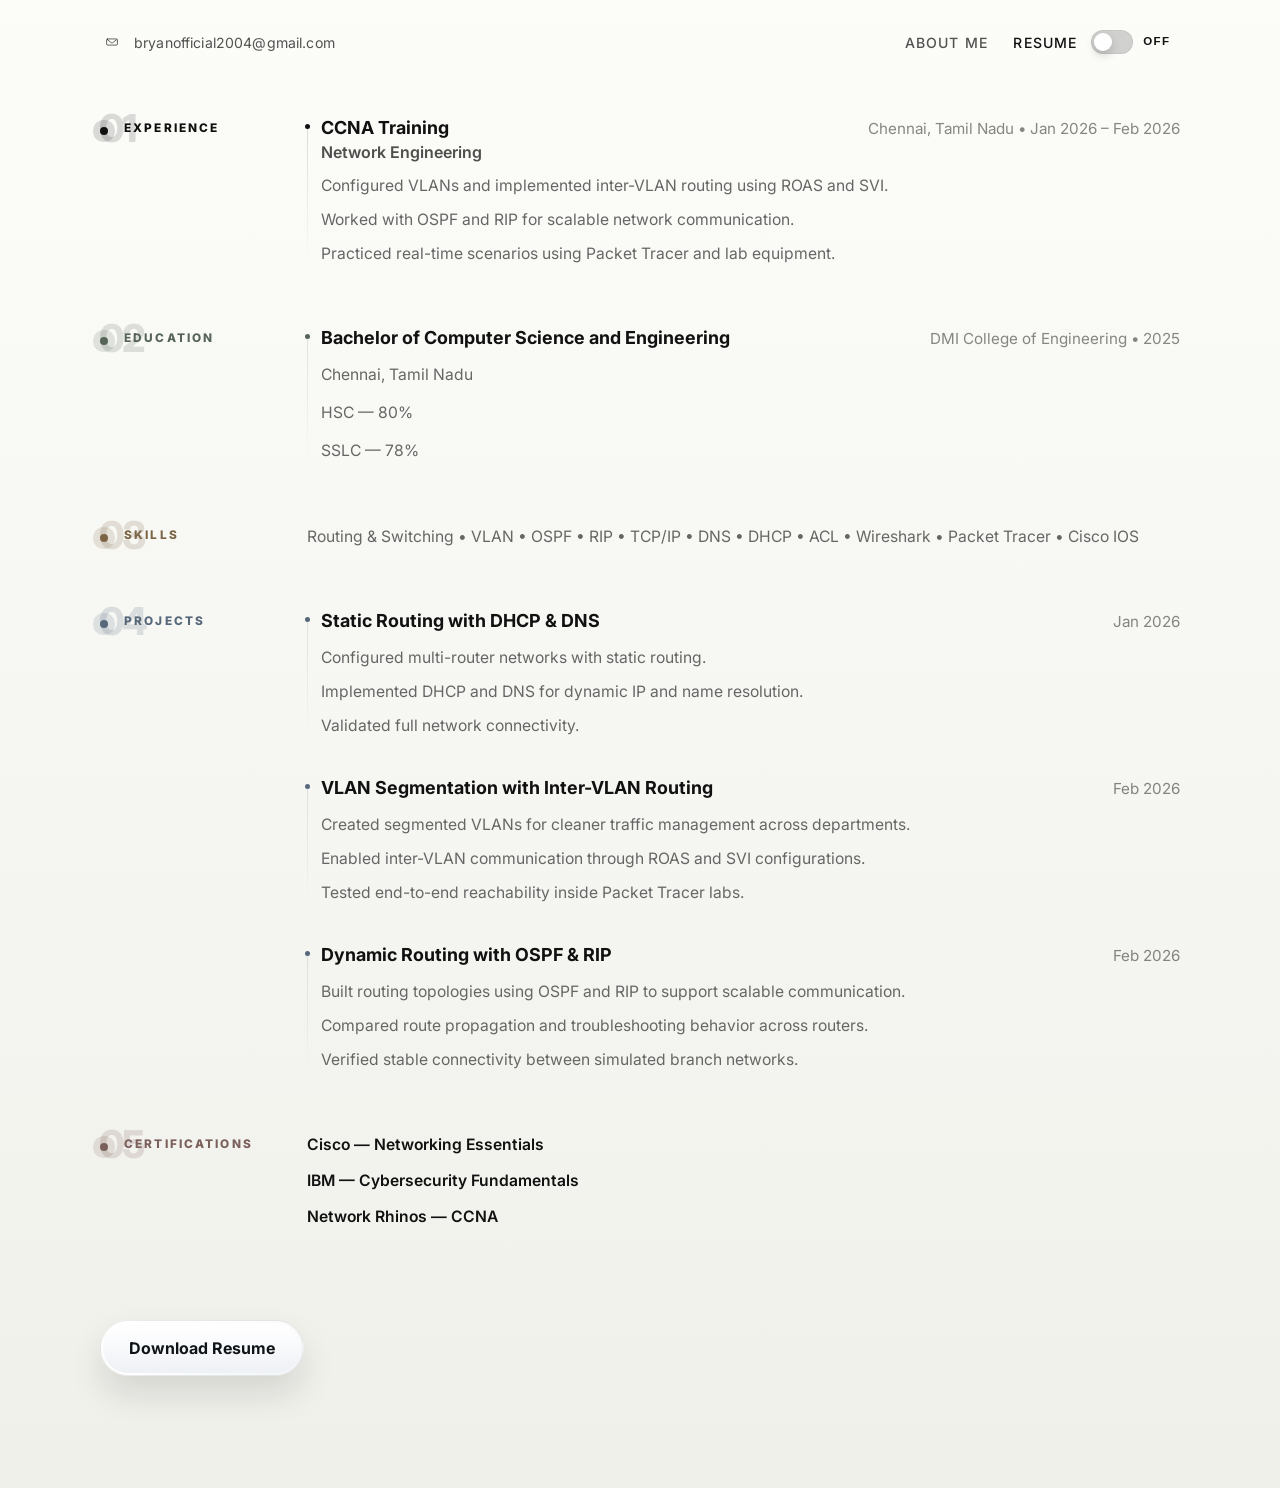
==== resume.html @ 430b2905 "initial commit" ====
<!DOCTYPE html>
<html lang="en">
  <head>
    <meta charset="UTF-8" />
    <meta name="viewport" content="width=device-width, initial-scale=1.0" />
    <title>Bryan Alan | Resume</title>
    <meta
      name="description"
      content="Resume page for Bryan Alan, an aspiring Network Security Engineer focused on routing, switching, and secure, reliable network design."
    />
    <script>
      (() => {
        document.documentElement.classList.add("page-loading");

        try {
          const storedTheme = localStorage.getItem("theme-preference");
          const prefersDark = window.matchMedia("(prefers-color-scheme: dark)").matches;

          if (storedTheme === "dark" || (!storedTheme && prefersDark)) {
            document.documentElement.classList.add("dark-mode");
          }
        } catch {
          if (window.matchMedia("(prefers-color-scheme: dark)").matches) {
            document.documentElement.classList.add("dark-mode");
          }
        }
      })();
    </script>
    <link rel="preconnect" href="https://fonts.googleapis.com" />
    <link rel="preconnect" href="https://fonts.gstatic.com" crossorigin />
    <link
      href="https://fonts.googleapis.com/css2?family=Inter:wght@400;500;600;700;800&family=Manrope:wght@400;500;600;700;800&display=swap"
      rel="stylesheet"
    />
    <link rel="stylesheet" href="styles.css" />
  </head>
  <body class="resume-body">
    <div class="page-loader" data-page-loader aria-hidden="true">
      <div class="page-loader__container">
        <span class="page-loader__spinner"></span>
        <span class="page-loader__text">Loading</span>
      </div>
    </div>
    <div class="page-shell">
      <header class="site-header">
        <a
          class="email-link email-link--desktop"
          href="mailto:bryanofficial2004@gmail.com"
          aria-label="Email Bryan Alan"
        >
          <span class="email-icon" aria-hidden="true">
            <svg viewBox="0 0 24 24" role="img" focusable="false">
              <path
                d="M4.5 6.75h15A1.75 1.75 0 0 1 21.25 8.5v7A1.75 1.75 0 0 1 19.5 17.25h-15A1.75 1.75 0 0 1 2.75 15.5v-7A1.75 1.75 0 0 1 4.5 6.75Z"
                fill="none"
                stroke="currentColor"
                stroke-linecap="round"
                stroke-linejoin="round"
                stroke-width="1.5"
              />
              <path
                d="m4.25 8.25 6.74 5.03a1.75 1.75 0 0 0 2.02 0l6.74-5.03"
                fill="none"
                stroke="currentColor"
                stroke-linecap="round"
                stroke-linejoin="round"
                stroke-width="1.5"
              />
            </svg>
          </span>
          <span>bryanofficial2004@gmail.com</span>
        </a>

        <div class="site-header__actions">
          <nav class="site-nav site-nav--desktop" aria-label="Primary">
            <a href="index.html#about">About Me</a>
            <a href="resume.html" aria-current="page">Resume</a>
          </nav>
          <button
            class="theme-toggle theme-toggle--desktop"
            type="button"
            data-theme-toggle
            aria-pressed="false"
            aria-label="Switch color theme"
          >
            <span class="theme-toggle__switch" aria-hidden="true">
              <span class="theme-toggle__thumb"></span>
            </span>
            <span class="theme-toggle__state" data-theme-label>Off</span>
          </button>
        </div>

        <button
          class="menu-toggle"
          type="button"
          aria-expanded="false"
          aria-controls="mobile-sidebar"
          aria-label="Open menu"
        >
          <span class="menu-toggle__line" aria-hidden="true"></span>
          <span class="menu-toggle__line" aria-hidden="true"></span>
          <span class="menu-toggle__line" aria-hidden="true"></span>
        </button>
      </header>

      <div class="mobile-nav-backdrop" hidden></div>
      <aside class="mobile-sidebar" id="mobile-sidebar" aria-label="Mobile navigation">
        <div class="mobile-sidebar__top">
          <button class="mobile-sidebar__close" type="button" aria-label="Close menu">
            <span aria-hidden="true">&times;</span>
          </button>
        </div>

        <nav class="mobile-sidebar__nav" aria-label="Mobile primary">
          <a href="index.html#about">About Me</a>
          <a href="resume.html" aria-current="page">Resume</a>
        </nav>

        <div class="mobile-sidebar__footer">
          <button
            class="theme-toggle theme-toggle--mobile"
            type="button"
            data-theme-toggle
            aria-pressed="false"
            aria-label="Switch color theme"
          >
            <span class="theme-toggle__switch" aria-hidden="true">
              <span class="theme-toggle__thumb"></span>
            </span>
            <span class="theme-toggle__state" data-theme-label>Off</span>
          </button>
          <a class="email-link email-link--sidebar" href="mailto:bryanofficial2004@gmail.com">
            <span class="email-icon" aria-hidden="true">
              <svg viewBox="0 0 24 24" role="img" focusable="false">
                <path
                  d="M4.5 6.75h15A1.75 1.75 0 0 1 21.25 8.5v7A1.75 1.75 0 0 1 19.5 17.25h-15A1.75 1.75 0 0 1 2.75 15.5v-7A1.75 1.75 0 0 1 4.5 6.75Z"
                  fill="none"
                  stroke="currentColor"
                  stroke-linecap="round"
                  stroke-linejoin="round"
                  stroke-width="1.5"
                />
                <path
                  d="m4.25 8.25 6.74 5.03a1.75 1.75 0 0 0 2.02 0l6.74-5.03"
                  fill="none"
                  stroke="currentColor"
                  stroke-linecap="round"
                  stroke-linejoin="round"
                  stroke-width="1.5"
                />
              </svg>
            </span>
            <span>bryanofficial2004@gmail.com</span>
          </a>
        </div>
      </aside>

      <main class="resume-section resume-page" id="resume" aria-label="Resume">
        <div class="resume-grid">
          <section class="resume-row" aria-labelledby="experience-heading">
            <p class="resume-label" id="experience-heading">Experience</p>
            <div class="resume-content">
              <article class="resume-entry">
                <div class="resume-title-line">
                  <div>
                    <h2 class="resume-item-title">CCNA Training</h2>
                    <p class="resume-item-role">Network Engineering</p>
                  </div>
                  <p class="resume-meta">Chennai, Tamil Nadu &bull; Jan 2026 &ndash; Feb 2026</p>
                </div>
                <div class="resume-copy">
                  <p>Configured VLANs and implemented inter-VLAN routing using ROAS and SVI.</p>
                  <p>Worked with OSPF and RIP for scalable network communication.</p>
                  <p>Practiced real-time scenarios using Packet Tracer and lab equipment.</p>
                </div>
              </article>
            </div>
          </section>

          <section class="resume-row" aria-labelledby="education-heading">
            <p class="resume-label" id="education-heading">Education</p>
            <div class="resume-content">
              <article class="resume-entry">
                <div class="resume-title-line">
                  <h2 class="resume-item-title">Bachelor of Computer Science and Engineering</h2>
                  <p class="resume-meta">DMI College of Engineering &bull; 2025</p>
                </div>
                <p class="resume-inline">Chennai, Tamil Nadu</p>
                <p class="resume-inline">HSC &mdash; 80%</p>
                <p class="resume-inline">SSLC &mdash; 78%</p>
              </article>
            </div>
          </section>

          <section class="resume-row" aria-labelledby="skills-heading">
            <p class="resume-label" id="skills-heading">Skills</p>
            <div class="resume-content">
              <p class="resume-skills">
                Routing &amp; Switching &bull; VLAN &bull; OSPF &bull; RIP &bull; TCP/IP &bull; DNS &bull; DHCP &bull; ACL &bull; Wireshark &bull; Packet Tracer &bull; Cisco IOS
              </p>
            </div>
          </section>

          <section class="resume-row" aria-labelledby="projects-heading">
            <p class="resume-label" id="projects-heading">Projects</p>
            <div class="resume-content">
              <article class="resume-entry">
                <div class="resume-title-line">
                  <h2 class="resume-item-title">Static Routing with DHCP &amp; DNS</h2>
                  <p class="resume-meta">Jan 2026</p>
                </div>
                <div class="resume-copy">
                  <p>Configured multi-router networks with static routing.</p>
                  <p>Implemented DHCP and DNS for dynamic IP and name resolution.</p>
                  <p>Validated full network connectivity.</p>
                </div>
              </article>

              <article class="resume-entry">
                <div class="resume-title-line">
                  <h2 class="resume-item-title">VLAN Segmentation with Inter-VLAN Routing</h2>
                  <p class="resume-meta">Feb 2026</p>
                </div>
                <div class="resume-copy">
                  <p>Created segmented VLANs for cleaner traffic management across departments.</p>
                  <p>Enabled inter-VLAN communication through ROAS and SVI configurations.</p>
                  <p>Tested end-to-end reachability inside Packet Tracer labs.</p>
                </div>
              </article>

              <article class="resume-entry">
                <div class="resume-title-line">
                  <h2 class="resume-item-title">Dynamic Routing with OSPF &amp; RIP</h2>
                  <p class="resume-meta">Feb 2026</p>
                </div>
                <div class="resume-copy">
                  <p>Built routing topologies using OSPF and RIP to support scalable communication.</p>
                  <p>Compared route propagation and troubleshooting behavior across routers.</p>
                  <p>Verified stable connectivity between simulated branch networks.</p>
                </div>
              </article>
            </div>
          </section>

          <section class="resume-row" aria-labelledby="certifications-heading">
            <p class="resume-label" id="certifications-heading">Certifications</p>
            <div class="resume-content resume-certifications">
              <p>Cisco &mdash; Networking Essentials</p>
              <p>IBM &mdash; Cybersecurity Fundamentals</p>
              <p>Network Rhinos &mdash; CCNA</p>
            </div>
          </section>
        </div>

        <div class="resume-actions">
          <a
            class="cta-button resume-download"
            href="Bryan-Alan-Resume.txt"
            download="Bryan-Alan-Resume.txt"
            aria-label="Download Bryan Alan resume"
          >
            <span class="cta-button__halo" aria-hidden="true"></span>
            <span class="cta-button__shine" aria-hidden="true"></span>
            <span class="cta-button__particles" aria-hidden="true">
              <span class="cta-button__particle particle-1"></span>
              <span class="cta-button__particle particle-2"></span>
              <span class="cta-button__particle particle-3"></span>
              <span class="cta-button__particle particle-4"></span>
            </span>
            <span class="cta-button__text">Download Resume</span>
          </a>
        </div>
      </main>
    </div>
    <div class="cursor-dot" aria-hidden="true"></div>
    <div class="cursor-ring" aria-hidden="true"></div>
    <script src="script.js"></script>
  </body>
</html>
---- styles.css ----
:root {
  --bg: #f3f3f1;
  --bg-accent: #fafaf8;
  --surface: rgba(255, 255, 255, 0.72);
  --text: #111111;
  --muted: #666666;
  --line: rgba(17, 17, 17, 0.08);
  --shadow: 0 28px 70px rgba(17, 17, 17, 0.08);
  --radius-xl: 36px;
  --radius-pill: 999px;
  --max-width: 1180px;
}

*,
*::before,
*::after {
  box-sizing: border-box;
}

html {
  scroll-behavior: smooth;
}

body {
  margin: 0;
  min-height: 100vh;
  font-family: "Manrope", "Segoe UI", sans-serif;
  background: linear-gradient(180deg, var(--bg-accent), var(--bg));
  color: var(--text);
  overflow-x: hidden;
}

html.page-loading,
html.page-loading body {
  overflow: hidden;
}

body.custom-cursor-enabled,
body.custom-cursor-enabled a,
body.custom-cursor-enabled button {
  cursor: none;
}

body::before {
  content: "";
  position: fixed;
  inset: 0;
  background-image:
    radial-gradient(circle at 1px 1px, rgba(17, 17, 17, 0.05) 1px, transparent 0),
    linear-gradient(rgba(17, 17, 17, 0.015) 1px, transparent 1px),
    linear-gradient(90deg, rgba(17, 17, 17, 0.015) 1px, transparent 1px),
    radial-gradient(circle at top left, rgba(255, 255, 255, 0.58), transparent 36%),
    radial-gradient(circle at bottom right, rgba(17, 17, 17, 0.035), transparent 34%);
  background-size: 26px 26px, 88px 88px, 88px 88px, 100% 100%, 100% 100%;
  mask-image: radial-gradient(circle at center, black 38%, transparent 88%);
  pointer-events: none;
  z-index: 0;
  opacity: 0.95;
}

body::after {
  content: "";
  position: fixed;
  inset: 0;
  pointer-events: none;
  opacity: 0;
  z-index: 0;
  transition: opacity 280ms ease;
}

a {
  color: inherit;
  text-decoration: none;
}

.page-shell {
  position: relative;
  z-index: 1;
  min-height: 100vh;
  padding: 20px 24px 32px;
}

.bg-motion {
  position: fixed;
  inset: 0;
  z-index: 0;
  pointer-events: none;
  overflow: hidden;
}

.bg-motion::after {
  content: "";
  position: absolute;
  inset: 0;
  background:
    radial-gradient(circle at 16% 24%, rgba(255, 255, 255, 0.2), transparent 18%),
    radial-gradient(circle at 84% 18%, rgba(255, 255, 255, 0.14), transparent 16%),
    radial-gradient(circle at 50% 52%, rgba(66, 133, 244, 0.12), transparent 25%),
    radial-gradient(circle at 42% 66%, rgba(234, 67, 53, 0.08), transparent 19%),
    radial-gradient(circle at 59% 34%, rgba(251, 188, 5, 0.08), transparent 17%),
    radial-gradient(circle at 33% 42%, rgba(52, 168, 83, 0.06), transparent 15%),
    linear-gradient(135deg, rgba(255, 255, 255, 0.08), transparent 44%, rgba(17, 17, 17, 0.03) 100%);
  opacity: 1;
}

.bg-motion::before {
  content: "";
  position: absolute;
  inset: 0;
  background:
    radial-gradient(circle at 12% 20%, rgba(17, 17, 17, 0.04) 0 1px, transparent 1.8px),
    radial-gradient(circle at 34% 74%, rgba(17, 17, 17, 0.035) 0 1px, transparent 1.7px),
    radial-gradient(circle at 62% 28%, rgba(17, 17, 17, 0.05) 0 1.1px, transparent 1.9px),
    radial-gradient(circle at 78% 66%, rgba(17, 17, 17, 0.03) 0 0.9px, transparent 1.6px),
    linear-gradient(180deg, rgba(255, 255, 255, 0.1), transparent 24%, transparent 72%, rgba(17, 17, 17, 0.05));
  opacity: 0.82;
  mix-blend-mode: multiply;
}

.bg-motion__canvas {
  width: 100%;
  height: 100%;
  display: block;
  opacity: 1;
}

.page-loader {
  position: fixed;
  inset: 0;
  display: grid;
  place-items: center;
  padding: 24px;
  background:
    radial-gradient(circle at 50% 40%, rgba(255, 255, 255, 0.78), transparent 34%),
    linear-gradient(180deg, rgba(250, 250, 248, 0.96), rgba(243, 243, 241, 0.98));
  z-index: 12000;
  opacity: 1;
  visibility: visible;
  transition:
    opacity 420ms ease,
    visibility 420ms ease;
}

.page-loader__container {
  min-width: min(100%, 220px);
  padding: 20px 26px;
  display: inline-flex;
  align-items: center;
  justify-content: center;
  gap: 14px;
  border-radius: 999px;
  background: rgba(255, 255, 255, 0.72);
  box-shadow:
    0 18px 48px rgba(17, 17, 17, 0.08),
    inset 0 1px 0 rgba(255, 255, 255, 0.65);
  backdrop-filter: blur(18px);
}

.page-loader__spinner {
  width: 16px;
  height: 16px;
  border: 2px solid rgba(17, 17, 17, 0.14);
  border-top-color: rgba(17, 17, 17, 0.86);
  border-radius: 50%;
  animation: loaderSpin 780ms linear infinite;
}

.page-loader__text {
  font-size: 0.82rem;
  letter-spacing: 0.16em;
  text-transform: uppercase;
  color: rgba(17, 17, 17, 0.78);
}

html.page-ready .page-loader {
  opacity: 0;
  visibility: hidden;
}

.cursor-dot,
.cursor-ring {
  position: fixed;
  left: 0;
  top: 0;
  pointer-events: none;
  opacity: 0;
  z-index: 9999;
  transform: translate(-50%, -50%);
  transition:
    opacity 180ms ease,
    width 220ms ease,
    height 220ms ease,
    background-color 220ms ease,
    border-color 220ms ease,
    box-shadow 220ms ease;
  will-change: translate, transform, width, height, opacity;
}

.cursor-dot {
  width: 8px;
  height: 8px;
  border-radius: 50%;
  background: #111111;
}

.cursor-ring {
  width: 34px;
  height: 34px;
  border: 1.5px solid rgba(17, 17, 17, 0.8);
  border-radius: 50%;
  background: rgba(255, 255, 255, 0.08);
  backdrop-filter: blur(2px);
}

body.custom-cursor-enabled.cursor-visible .cursor-dot,
body.custom-cursor-enabled.cursor-visible .cursor-ring {
  opacity: 1;
}

body.custom-cursor-enabled.cursor-hover .cursor-ring {
  width: 52px;
  height: 52px;
  border-color: rgba(17, 17, 17, 0.92);
  background: rgba(17, 17, 17, 0.07);
  box-shadow: 0 0 0 8px rgba(17, 17, 17, 0.04);
}

body.custom-cursor-enabled.cursor-hover .cursor-dot {
  width: 10px;
  height: 10px;
}

body.custom-cursor-enabled.cursor-pressed .cursor-ring {
  width: 28px;
  height: 28px;
}

body.custom-cursor-enabled.cursor-pressed .cursor-dot {
  transform: translate(-50%, -50%) scale(0.84);
}

.site-header,
.about-section {
  position: relative;
  z-index: 1;
}

.site-header {
  max-width: 760px;
  margin: 0 auto;
  display: flex;
  align-items: center;
  justify-content: space-between;
  gap: 18px;
}

.site-header__actions {
  display: flex;
  align-items: center;
  justify-content: flex-end;
  gap: 14px;
  margin-left: auto;
}

.email-link,
.site-nav a {
  font-size: 0.88rem;
  letter-spacing: 0.01em;
  color: rgba(17, 17, 17, 0.84);
}

.email-link {
  display: inline-flex;
  align-items: center;
  gap: 10px;
  padding: 6px 0;
  transition: color 180ms ease, transform 180ms ease;
}

.email-link:hover,
.email-link:focus-visible,
.site-nav a:hover,
.site-nav a:focus-visible {
  color: var(--text);
}

.email-link:hover {
  transform: translateY(-1px);
}

.email-icon {
  width: 24px;
  height: 24px;
  display: inline-grid;
  place-items: center;
  border-radius: 50%;
  background: rgba(255, 255, 255, 0.8);
  box-shadow: 0 12px 30px rgba(17, 17, 17, 0.06);
}

.email-icon svg {
  width: 14px;
  height: 14px;
}

.site-nav {
  display: flex;
  align-items: center;
  gap: clamp(18px, 2vw, 34px);
}

.site-nav a {
  padding: 6px 0;
  font-weight: 500;
  text-transform: uppercase;
  letter-spacing: 0.08em;
  transition: color 180ms ease, transform 180ms ease;
}

.site-nav a:hover {
  transform: translateY(-1px);
}

.theme-toggle {
  display: inline-flex;
  align-items: center;
  justify-content: center;
  gap: 10px;
  min-height: 36px;
  padding: 0;
  border: 0;
  border-radius: 0;
  background: transparent;
  color: var(--text);
  font-size: 0.72rem;
  font-weight: 800;
  letter-spacing: 0.12em;
  text-transform: uppercase;
  transition:
    opacity 180ms ease,
    color 180ms ease;
}

.theme-toggle:hover,
.theme-toggle:focus-visible {
  opacity: 0.84;
}

.theme-toggle__state {
  line-height: 1;
}

.theme-toggle__switch {
  position: relative;
  width: 42px;
  height: 24px;
  border-radius: 999px;
  background: rgba(17, 17, 17, 0.18);
  box-shadow: inset 0 0 0 1px rgba(17, 17, 17, 0.06);
  transition: background-color 180ms ease, box-shadow 180ms ease;
}

.theme-toggle__thumb {
  position: absolute;
  top: 3px;
  left: 3px;
  width: 18px;
  height: 18px;
  border-radius: 50%;
  background: #ffffff;
  box-shadow: 0 4px 10px rgba(17, 17, 17, 0.18);
  transition: transform 180ms ease, background-color 180ms ease, box-shadow 180ms ease;
}

.theme-toggle[aria-pressed="true"] .theme-toggle__switch {
  background: rgba(17, 17, 17, 0.78);
}

.theme-toggle[aria-pressed="true"] .theme-toggle__thumb {
  transform: translateX(18px);
  background: #f8fbff;
}

.theme-toggle__state {
  min-width: 2.3rem;
  text-align: left;
}

.theme-toggle--mobile {
  display: none;
  width: fit-content;
}

.menu-toggle,
.mobile-nav-backdrop,
.mobile-sidebar {
  display: none;
}

.menu-toggle {
  appearance: none;
  border: 0;
  padding: 0;
  width: 46px;
  height: 46px;
  border-radius: 50%;
  background: rgba(255, 255, 255, 0.78);
  box-shadow: 0 14px 30px rgba(17, 17, 17, 0.08);
  color: var(--text);
  align-items: center;
  justify-content: center;
  flex-direction: column;
  gap: 5px;
  transition:
    transform 180ms ease,
    box-shadow 180ms ease,
    background-color 180ms ease;
}

.menu-toggle:hover,
.menu-toggle:focus-visible {
  transform: translateY(-1px);
  box-shadow: 0 18px 34px rgba(17, 17, 17, 0.1);
}

.menu-toggle__line {
  width: 18px;
  height: 1.5px;
  border-radius: 999px;
  background: currentColor;
  transition: transform 180ms ease, opacity 180ms ease;
}

body.mobile-nav-open {
  overflow: hidden;
}

body.mobile-nav-open .menu-toggle__line:nth-child(1) {
  transform: translateY(6.5px) rotate(45deg);
}

body.mobile-nav-open .menu-toggle__line:nth-child(2) {
  opacity: 0;
}

body.mobile-nav-open .menu-toggle__line:nth-child(3) {
  transform: translateY(-6.5px) rotate(-45deg);
}

body.mobile-nav-open .mobile-nav-backdrop {
  opacity: 1;
  pointer-events: auto;
}

body.mobile-nav-open .mobile-sidebar {
  transform: translateX(0);
}

.mobile-nav-backdrop {
  position: fixed;
  inset: 0;
  z-index: 20;
  background: rgba(17, 17, 17, 0.26);
  opacity: 0;
  pointer-events: none;
  transition: opacity 220ms ease;
}

.mobile-sidebar {
  position: fixed;
  top: 0;
  right: 0;
  bottom: 0;
  z-index: 30;
  width: min(84vw, 320px);
  padding: 20px 18px 24px;
  background:
    linear-gradient(180deg, rgba(255, 255, 255, 0.96), rgba(244, 244, 239, 0.96));
  box-shadow: -24px 0 54px rgba(17, 17, 17, 0.14);
  backdrop-filter: blur(16px);
  transform: translateX(100%);
  transition: transform 240ms ease;
  flex-direction: column;
  gap: 26px;
}

.mobile-sidebar__top {
  display: flex;
  align-items: center;
  justify-content: flex-end;
  gap: 16px;
}

.mobile-sidebar__eyebrow {
  margin: 0;
  font-size: 0.74rem;
  font-weight: 700;
  letter-spacing: 0.18em;
  text-transform: uppercase;
  color: rgba(17, 17, 17, 0.42);
}

.mobile-sidebar__close {
  appearance: none;
  width: 42px;
  height: 42px;
  border: 0;
  border-radius: 50%;
  background: rgba(17, 17, 17, 0.06);
  color: var(--text);
  display: inline-grid;
  place-items: center;
  font-size: 1.55rem;
  line-height: 1;
  transition: background-color 180ms ease, transform 180ms ease;
}

.mobile-sidebar__close:hover,
.mobile-sidebar__close:focus-visible {
  background: rgba(17, 17, 17, 0.1);
  transform: translateY(-1px);
}

.mobile-sidebar__nav {
  display: grid;
  gap: 18px;
  padding-top: 6px;
}

.mobile-sidebar__nav a {
  font-size: 1.02rem;
  font-weight: 700;
  letter-spacing: 0.08em;
  text-transform: uppercase;
  color: var(--text);
}

.mobile-sidebar__nav a[aria-current="page"] {
  color: rgba(17, 17, 17, 0.6);
}

.mobile-sidebar__footer {
  margin-top: auto;
  padding-top: 24px;
  display: grid;
  gap: 14px;
}

.email-link--sidebar {
  width: 100%;
  align-items: flex-start;
  color: rgba(17, 17, 17, 0.82);
}

.email-link--sidebar .email-icon {
  flex: 0 0 auto;
}

.email-link--sidebar span:last-child {
  line-height: 1.6;
  word-break: break-word;
}

.about-section {
  max-width: 760px;
  min-height: calc(100vh - 160px);
  margin: 0 auto;
  padding: clamp(28px, 5vh, 48px) 0 28px;
  display: grid;
  justify-items: center;
  align-content: center;
  text-align: center;
}

.avatar-wrap {
  position: relative;
  width: 118px;
  height: 118px;
  display: grid;
  place-items: center;
  margin-bottom: 18px;
  padding: 5px;
  border-radius: 50%;
  background: linear-gradient(180deg, rgba(255, 255, 255, 0.88), rgba(255, 255, 255, 0.5));
  box-shadow:
    var(--shadow),
    0 0 0 1px rgba(126, 32, 54, 0.34),
    0 0 24px rgba(126, 32, 54, 0.28),
    0 0 42px rgba(34, 64, 122, 0.24);
  animation: avatarGlowPulse 7.2s ease-in-out infinite;
}

.avatar {
  width: 100%;
  height: 100%;
  display: block;
  object-fit: cover;
  border-radius: 50%;
  background: #f7f7f7;
}

.eyebrow {
  margin: 0 0 12px;
  font-size: 0.98rem;
  color: rgba(17, 17, 17, 0.8);
  letter-spacing: 0.01em;
}

.about-copy {
  width: 100%;
  display: grid;
  gap: 18px;
  justify-items: center;
  text-align: center;
}

.about-section h1 {
  margin: 0 auto;
  width: fit-content;
  max-width: none;
  display: grid;
  justify-items: center;
  text-align: center;
  gap: 0.04em;
  font-family: "Cormorant Garamond", Georgia, serif;
  font-size: clamp(2.9rem, 6.8vw, 5rem);
  line-height: 0.96;
  font-weight: 700;
  letter-spacing: -0.055em;
}

.title-line {
  display: block;
  width: fit-content;
  margin-inline: auto;
  text-align: center;
}

.nowrap {
  display: inline-flex;
  align-items: flex-end;
  justify-content: center;
  gap: 0.1em;
  width: fit-content;
  margin-inline: auto;
  text-align: center;
  white-space: nowrap;
  line-height: 1;
}

.title-underline {
  position: relative;
  display: inline-grid;
  align-items: end;
  align-self: flex-end;
  padding-bottom: 0.2em;
  line-height: 1;
  vertical-align: baseline;
}

.title-static {
  display: inline-block;
  align-self: flex-end;
  padding-bottom: 0.2em;
  line-height: 1;
}

.title-typewriter__ghost,
.title-typewriter__text {
  grid-area: 1 / 1;
  white-space: pre;
  line-height: 1;
}

.title-typewriter__ghost {
  visibility: hidden;
  user-select: none;
  pointer-events: none;
}

.title-typewriter__text {
  position: relative;
  display: inline-block;
  min-height: 1em;
  color: #ffdce6;
  background-image: linear-gradient(
    135deg,
    #daff60 0%,
    #4b8aa2 22%,
    #2ab150 48%,
    #b92424 74%,
    #301969 100%
  );
  background-size: 100% 100%;
  background-position: 50% 50%;
  -webkit-background-clip: text;
  background-clip: text;
  -webkit-text-fill-color: transparent;
  -webkit-text-stroke: 1px rgba(60, 24, 82, 0.78);
  animation: titleGlowShift 6.8s ease-in-out infinite;
  text-shadow:
    0 0 0.16em rgba(255, 214, 236, 0.95),
    0 0 0.38em rgba(183, 201, 218, 0.6),
    0 0 0.72em rgba(246, 214, 255, 0.38);
}

.title-typewriter__text::after {
  content: "";
  display: inline-block;
  width: 0.08em;
  height: 0.82em;
  margin-left: 0.08em;
  border-radius: 999px;
  background: linear-gradient(180deg, #787962, #5890c8);
  box-shadow:
    0 0 0.3em rgba(0, 0, 0, 0.65),
    0 0 0.52em rgba(251, 253, 255, 0.45);
  vertical-align: -0.08em;
  animation: 
    titleCaretBlink 0.95s steps(1, end) infinite,
    titleCaretGlow 2.2s ease-in-out infinite;
}

.title-underline::before,
.title-underline::after {
  content: "";
  position: absolute;
  left: -0.025em;
  right: -0.025em;
  bottom: -0.08em;
  background-repeat: no-repeat;
  background-size: 100% 100%;
  pointer-events: none;
}

.title-underline::before {
  height: 0.3em;
  background-image: url("data:image/svg+xml,%3Csvg xmlns='http://www.w3.org/2000/svg' viewBox='0 0 220 40' fill='none'%3E%3Cpath d='M0 23C42 31 97 10 149 16C179 20 201 19 220 14' stroke='%238b2138' stroke-width='5' stroke-linecap='round'/%3E%3C/svg%3E");
}

.title-underline::after {
  left: -0.025em;
  right: -0.025em;
  bottom: -0.02em;
  height: 0.18em;
  opacity: 0.9;
  background-image: url("data:image/svg+xml,%3Csvg xmlns='http://www.w3.org/2000/svg' viewBox='0 0 220 28' fill='none'%3E%3Cpath d='M0 18C54 12 124 12 220 17' stroke='%2329447b' stroke-width='2.6' stroke-linecap='round'/%3E%3C/svg%3E");
}

@keyframes titleGlowShift {
  0% {
    filter: hue-rotate(0deg) brightness(1.02) saturate(1.02);
    text-shadow:
      0 0 0.16em rgba(47, 49, 53, 0.95),
      0 0 0.38em rgba(49, 81, 10, 0.6),
      0 0 0.72em rgba(85, 77, 77, 0.38);
  }

  33% {
    filter: hue-rotate(34deg) brightness(1.08) saturate(1.08);
    text-shadow:
      0 0 0.18em rgba(255, 236, 203, 0.95),
      0 0 0.42em rgba(255, 217, 237, 0.68),
      0 0 0.8em rgba(205, 237, 255, 0.4);
  }

  66% {
    filter: hue-rotate(-24deg) brightness(1.06) saturate(1.1);
    text-shadow:
      0 0 0.18em rgba(223, 214, 255, 0.92),
      0 0 0.42em rgba(198, 246, 255, 0.64),
      0 0 0.84em rgba(255, 223, 233, 0.42);
  }

  100% {
    filter: hue-rotate(0deg) brightness(1.02) saturate(1.02);
    text-shadow:
      0 0 0.16em rgba(255, 214, 236, 0.95),
      0 0 0.38em rgba(193, 225, 255, 0.6),
      0 0 0.72em rgba(246, 214, 255, 0.38);
  }
}

@keyframes titleCaretBlink {
  0%,
  48% {
    opacity: 1;
  }

  50%,
  100% {
    opacity: 0.18;
  }
}

@keyframes titleCaretGlow {
  0%,
  100% {
    box-shadow:
      0 0 0.3em rgba(255, 214, 236, 0.65),
      0 0 0.52em rgba(69, 132, 192, 0.45);
  }

  50% {
    box-shadow:
      0 0 0.42em rgba(255, 214, 236, 0.82),
      0 0 0.78em rgba(203, 100, 53, 0.62);
  }
}

.supporting-text {
  margin: 0;
  max-width: 520px;
  font-size: clamp(0.94rem, 1.25vw, 1.03rem);
  line-height: 1.65;
  color: var(--muted);
  font-weight: 500;
}

.resume-body {
  font-family: "Inter", "Manrope", "Segoe UI", sans-serif;
  background: linear-gradient(180deg, #fcfcf9 0%, #f0f0eb 100%);
}

.resume-body::before {
  display: none;
}

.resume-body .page-shell {
  padding-top: 24px;
  padding-bottom: 56px;
}

.resume-body .site-header {
  max-width: 1080px;
  margin-bottom: clamp(24px, 5vw, 56px);
}

.resume-body .email-link,
.resume-body .site-nav a {
  color: rgba(17, 17, 17, 0.72);
}

.resume-body .email-icon {
  background: transparent;
  box-shadow: none;
}

.resume-body .site-nav a[aria-current="page"] {
  color: var(--text);
}

.resume-section {
  max-width: 1080px;
  margin: 0 auto;
  padding: 0 0 56px;
  scroll-margin-top: 32px;
}

.resume-page {
  min-height: auto;
  display: grid;
  align-content: start;
  gap: clamp(42px, 7vw, 84px);
  padding-top: 0;
}

.resume-grid {
  display: grid;
  gap: clamp(38px, 6vw, 58px);
  counter-reset: resume-section;
}

.resume-row {
  display: grid;
  grid-template-columns: minmax(108px, 156px) minmax(0, 1fr);
  gap: clamp(24px, 4vw, 56px);
  align-items: start;
  position: relative;
  counter-increment: resume-section;
  --resume-label-tone: #111111;
  --resume-label-soft: rgba(17, 17, 17, 0.14);
  --resume-number-color: rgba(17, 17, 17, 0.14);
}

.resume-row:nth-child(2) {
  --resume-label-tone: #566458;
  --resume-label-soft: rgba(86, 100, 88, 0.16);
  --resume-number-color: rgba(86, 100, 88, 0.18);
}

.resume-row:nth-child(3) {
  --resume-label-tone: #7b6546;
  --resume-label-soft: rgba(123, 101, 70, 0.16);
  --resume-number-color: rgba(123, 101, 70, 0.18);
}

.resume-row:nth-child(4) {
  --resume-label-tone: #56687a;
  --resume-label-soft: rgba(86, 104, 122, 0.16);
  --resume-number-color: rgba(86, 104, 122, 0.18);
}

.resume-row:nth-child(5) {
  --resume-label-tone: #7b5f5b;
  --resume-label-soft: rgba(123, 95, 91, 0.16);
  --resume-number-color: rgba(123, 95, 91, 0.18);
}

.resume-label {
  margin: 0;
  position: relative;
  display: inline-flex;
  align-items: center;
  min-height: 1.2rem;
  padding: 6px 0 0 24px;
  font-size: 0.74rem;
  font-weight: 800;
  letter-spacing: 0.18em;
  text-transform: uppercase;
  line-height: 1.1;
  color: var(--resume-label-tone);
}

.resume-label::before {
  content: "";
  position: absolute;
}

.resume-label::before {
  left: 0;
  top: 11px;
  width: 8px;
  height: 8px;
  border-radius: 50%;
  background: var(--resume-label-tone);
  box-shadow: 0 0 0 7px var(--resume-label-soft);
}

.resume-row::before {
  content: counter(resume-section, decimal-leading-zero);
  position: absolute;
  left: -0.08rem;
  top: -0.7rem;
  font-size: clamp(2rem, 3vw, 2.7rem);
  font-weight: 800;
  letter-spacing: -0.08em;
  color: var(--resume-number-color);
  pointer-events: none;
}

.resume-content {
  min-width: 0;
  display: grid;
  gap: clamp(26px, 4vw, 36px);
}

.resume-entry {
  display: grid;
  gap: 10px;
  position: relative;
  padding-left: 14px;
}

.resume-entry::before,
.resume-entry::after {
  content: "";
  position: absolute;
  left: 0;
}

.resume-entry::before {
  top: 0.48rem;
  bottom: 0.2rem;
  width: 1px;
  background: linear-gradient(180deg, var(--resume-label-soft), rgba(17, 17, 17, 0));
}

.resume-entry::after {
  top: 0.5rem;
  width: 5px;
  height: 5px;
  border-radius: 50%;
  background: var(--resume-label-tone);
  transform: translateX(-2px);
}

.resume-title-line {
  display: flex;
  align-items: baseline;
  justify-content: space-between;
  flex-wrap: wrap;
  gap: 10px 18px;
}

.resume-item-title,
.resume-item-role,
.resume-meta,
.resume-inline,
.resume-skills,
.resume-copy p,
.resume-certifications p {
  margin: 0;
}

.resume-item-title {
  font-size: 1.12rem;
  line-height: 1.35;
  font-weight: 700;
  color: var(--text);
}

.resume-item-role {
  margin-top: 2px;
  font-size: 1rem;
  font-weight: 600;
  color: rgba(17, 17, 17, 0.74);
}

.resume-meta {
  font-size: 0.95rem;
  line-height: 1.6;
  color: rgba(17, 17, 17, 0.5);
}

.resume-inline,
.resume-skills,
.resume-copy p {
  font-size: 0.98rem;
  line-height: 1.78;
  color: var(--muted);
}

.resume-copy {
  display: grid;
  gap: 6px;
}

.resume-certifications {
  display: grid;
  gap: 10px;
}

.resume-certifications p {
  font-size: 0.98rem;
  line-height: 1.65;
  font-weight: 600;
  color: var(--text);
}

.resume-actions {
  padding-top: 6px;
}

.resume-body .cta-button {
  min-width: 0;
  margin-top: 0;
  padding: 17px 28px;
  background: linear-gradient(90deg, rgba(255, 255, 255, 0.98), rgba(242, 244, 247, 0.96));
  border: 1px solid rgba(17, 17, 17, 0.08);
  color: #101317;
  box-shadow:
    0 18px 34px rgba(17, 17, 17, 0.12),
    inset 0 1px 0 rgba(255, 255, 255, 0.84);
}

.resume-body .cta-button::before {
  background: linear-gradient(180deg, #ffffff, #eef1f5);
}

.resume-body .cta-button::after {
  background: linear-gradient(180deg, rgba(255, 255, 255, 0.42), transparent 70%);
}

.resume-body .cta-button__halo,
.resume-body .cta-button__particles {
  display: none;
}

.resume-body .cta-button__text {
  color: #0f1418;
  text-shadow: none;
}

.resume-body .cta-button__shine {
  opacity: 0.22;
  filter: blur(10px);
}

.resume-body .cta-button:hover,
.resume-body .cta-button:focus-visible {
  transform: translateY(-2px);
  box-shadow:
    0 22px 40px rgba(17, 17, 17, 0.16),
    inset 0 1px 0 rgba(255, 255, 255, 0.92);
}

.cta-button {
  display: inline-flex;
  align-items: center;
  justify-content: center;
  position: relative;
  isolation: isolate;
  overflow: hidden;
  margin-top: 30px;
  padding: 19px 34px;
  min-width: 320px;
  border-radius: var(--radius-pill);
  border: 1px solid rgba(255, 255, 255, 0.14);
  background:
    linear-gradient(90deg, rgba(42, 42, 42, 0.96) 0%, rgba(28, 28, 28, 0.94) 52%, rgba(16, 16, 16, 0.92) 68%, rgba(52, 52, 52, 0.9) 100%);
  color: #f5f5f2;
  text-transform: none;
  letter-spacing: 0;
  font-size: 1rem;
  font-weight: 700;
  box-shadow:
    0 18px 44px rgba(0, 0, 0, 0.24),
    0 0 20px rgba(255, 255, 255, 0.06),
    inset 0 1px 0 rgba(255, 255, 255, 0.12);
  transition:
    transform 200ms ease,
    box-shadow 200ms ease,
    border-color 200ms ease;
}

.cta-button::before {
  content: "";
  position: absolute;
  inset: 2px;
  border-radius: inherit;
  background:
    linear-gradient(90deg, rgba(30, 30, 30, 0.96) 0%, rgba(24, 24, 24, 0.92) 54%, rgba(15, 15, 15, 0.88) 72%, rgba(56, 56, 56, 0.5) 100%);
  z-index: -3;
}

.cta-button::after {
  content: "";
  position: absolute;
  inset: 0;
  border-radius: inherit;
  background:
    linear-gradient(180deg, rgba(255, 255, 255, 0.18), rgba(255, 255, 255, 0.04) 34%, transparent 60%);
  opacity: 0.92;
  z-index: -1;
}

.cta-button__text {
  position: relative;
  z-index: 4;
  color: #f6f6f3;
  text-shadow:
    0 0 10px rgba(255, 255, 255, 0.18),
    0 0 18px rgba(255, 255, 255, 0.08);
}

.cta-button__halo {
  position: absolute;
  inset: -10px;
  border-radius: inherit;
  background: radial-gradient(circle at center, rgba(0, 0, 0, 0.22), transparent 68%);
  filter: blur(16px);
  z-index: -5;
}

.cta-button__shine {
  position: absolute;
  top: -26%;
  right: -4%;
  width: 40%;
  height: 136%;
  border-radius: 50%;
  background:
    linear-gradient(180deg, rgba(255, 255, 255, 0.46), rgba(255, 255, 255, 0.08) 55%, transparent 80%);
  opacity: 0.44;
  filter: blur(8px);
  transform: rotate(10deg) translateX(0);
  z-index: 1;
  animation: ctaShine 5s ease-in-out infinite;
}

.cta-button__particles {
  position: absolute;
  inset: 0;
  z-index: 2;
  pointer-events: none;
}

.cta-button__particle {
  position: absolute;
  width: 4px;
  height: 4px;
  border-radius: 50%;
  background: rgba(255, 255, 255, 0.9);
  box-shadow: 0 0 10px rgba(255, 255, 255, 0.8);
  animation: ctaParticleFloat 4.8s ease-in-out infinite;
}

.particle-1 {
  right: 30%;
  top: 36%;
  animation-delay: 0s;
}

.particle-2 {
  right: 22%;
  top: 63%;
  width: 3px;
  height: 3px;
  animation-delay: 1.1s;
}

.particle-3 {
  right: 15%;
  top: 44%;
  width: 2px;
  height: 2px;
  animation-delay: 2.2s;
}

.particle-4 {
  right: 12%;
  top: 22%;
  width: 2px;
  height: 2px;
  animation-delay: 0.7s;
}

.cta-button:hover,
.cta-button:focus-visible {
  transform: translateY(-2px) scale(1.01);
  border-color: rgba(255, 255, 255, 0.24);
  box-shadow:
    0 24px 58px rgba(0, 0, 0, 0.3),
    0 0 32px rgba(255, 255, 255, 0.08),
    inset 0 1px 0 rgba(255, 255, 255, 0.16);
}

.cta-button:hover .cta-button__shine,
.cta-button:focus-visible .cta-button__shine {
  opacity: 0.7;
  animation-duration: 3.8s;
}

.magic-star {
  position: fixed;
  width: 16px;
  height: 16px;
  left: var(--star-left);
  top: var(--star-top);
  pointer-events: none;
  z-index: 10000;
  opacity: 0;
  transform: translate(-50%, -50%) scale(0.3) rotate(0deg);
  animation: magicStarBurst 780ms cubic-bezier(0.22, 1, 0.36, 1) forwards;
}

.magic-star::before,
.magic-star::after {
  content: "";
  position: absolute;
  left: 50%;
  top: 50%;
  border-radius: 999px;
  background:
    linear-gradient(180deg, rgba(28, 28, 28, 0.98), rgba(72, 72, 72, 0.88));
  box-shadow:
    0 0 10px rgba(17, 17, 17, 0.26),
    0 0 18px rgba(17, 17, 17, 0.16);
  transform: translate(-50%, -50%);
}

.magic-star::before {
  width: 3px;
  height: 16px;
}

.magic-star::after {
  width: 16px;
  height: 3px;
}

.magic-star--small {
  width: 11px;
  height: 11px;
}

.magic-star--small::before {
  width: 2px;
  height: 11px;
}

.magic-star--small::after {
  width: 11px;
  height: 2px;
}

@keyframes ctaShine {
  0%,
  100% {
    transform: rotate(10deg) translateX(0);
  }

  50% {
    transform: rotate(12deg) translateX(12px);
  }
}

@keyframes ctaParticleFloat {
  0%,
  100% {
    transform: translateY(0) scale(1);
    opacity: 0.32;
  }

  50% {
    transform: translateY(-5px) scale(1.12);
    opacity: 0.95;
  }
}

@keyframes magicStarBurst {
  0% {
    opacity: 0;
    transform: translate(-50%, -50%) scale(0.25) rotate(0deg);
  }

  20% {
    opacity: 1;
    transform: translate(-50%, -50%) scale(1) rotate(18deg);
  }

  100% {
    opacity: 0;
    transform:
      translate(
        calc(-50% + var(--star-x, 0px)),
        calc(-50% + var(--star-y, -18px))
      )
      scale(0.18)
      rotate(48deg);
  }
}

@keyframes loaderSpin {
  to {
    transform: rotate(360deg);
  }
}

@keyframes galaxyDrift {
  0%,
  100% {
    transform: scale(1) translate3d(0, 0, 0) rotate(0deg);
  }

  50% {
    transform: scale(1.04) translate3d(-1.6%, 1.2%, 0) rotate(1.2deg);
  }
}

@keyframes avatarGlowPulse {
  0%,
  100% {
    box-shadow:
      var(--shadow),
      0 0 0 1px rgba(126, 32, 54, 0.34),
      0 0 24px rgba(126, 32, 54, 0.28),
      0 0 42px rgba(34, 64, 122, 0.24);
  }

  33% {
    box-shadow:
      var(--shadow),
      0 0 0 1px rgba(31, 82, 122, 0.36),
      0 0 28px rgba(31, 82, 122, 0.32),
      0 0 52px rgba(64, 128, 156, 0.26);
  }

  66% {
    box-shadow:
      var(--shadow),
      0 0 0 1px rgba(78, 39, 108, 0.34),
      0 0 28px rgba(78, 39, 108, 0.3),
      0 0 52px rgba(122, 54, 82, 0.24);
  }
}

.detail-label {
  margin: 0 0 10px;
  font-size: 0.68rem;
  font-weight: 700;
  letter-spacing: 0.18em;
  text-transform: uppercase;
  color: rgba(17, 17, 17, 0.46);
}

html.dark-mode {
  --bg: #04070c;
  --bg-accent: #0a0f17;
  --text: #f2f5fb;
  --muted: #a3acba;
  --line: rgba(255, 255, 255, 0.12);
  --shadow: 0 28px 70px rgba(0, 0, 0, 0.34);
  color-scheme: dark;
}

html.dark-mode body {
  background: linear-gradient(180deg, #0c121b 0%, #04070c 100%);
}

html.dark-mode body::before {
  background-image:
    radial-gradient(circle at 1px 1px, rgba(255, 255, 255, 0.1) 1px, transparent 0),
    linear-gradient(rgba(255, 255, 255, 0.02) 1px, transparent 1px),
    linear-gradient(90deg, rgba(255, 255, 255, 0.02) 1px, transparent 1px),
    radial-gradient(circle at 16% 18%, rgba(113, 160, 255, 0.08), transparent 22%),
    radial-gradient(circle at 78% 72%, rgba(78, 220, 194, 0.07), transparent 24%);
  background-size: 28px 28px, 88px 88px, 88px 88px, 100% 100%, 100% 100%;
  opacity: 0.95;
}

html.dark-mode body::after {
  opacity: 1;
  background:
    radial-gradient(circle at 14% 16%, rgba(255, 255, 255, 0.92) 0 1px, transparent 1.7px),
    radial-gradient(circle at 27% 42%, rgba(255, 255, 255, 0.84) 0 1px, transparent 1.8px),
    radial-gradient(circle at 41% 18%, rgba(255, 255, 255, 0.76) 0 1.15px, transparent 2px),
    radial-gradient(circle at 58% 58%, rgba(255, 255, 255, 0.9) 0 1.2px, transparent 2px),
    radial-gradient(circle at 72% 28%, rgba(255, 255, 255, 0.78) 0 1px, transparent 1.8px),
    radial-gradient(circle at 86% 64%, rgba(255, 255, 255, 0.72) 0 1px, transparent 1.8px),
    radial-gradient(circle at 18% 18%, rgba(118, 170, 255, 0.22) 0, transparent 24%),
    radial-gradient(circle at 78% 14%, rgba(103, 228, 209, 0.14) 0, transparent 22%),
    radial-gradient(circle at 66% 74%, rgba(89, 126, 255, 0.16) 0, transparent 26%),
    radial-gradient(circle at 30% 72%, rgba(255, 173, 122, 0.13) 0, transparent 22%),
    radial-gradient(circle at 50% 42%, rgba(255, 255, 255, 0.05) 0, transparent 18%),
    radial-gradient(circle at 10% 22%, rgba(255, 255, 255, 0.94) 0 1px, transparent 1.8px),
    radial-gradient(circle at 22% 58%, rgba(255, 255, 255, 0.8) 0 1.2px, transparent 2px),
    radial-gradient(circle at 36% 26%, rgba(255, 255, 255, 0.88) 0 1.1px, transparent 1.9px),
    radial-gradient(circle at 48% 64%, rgba(255, 255, 255, 0.7) 0 1px, transparent 1.7px),
    radial-gradient(circle at 61% 32%, rgba(255, 255, 255, 0.92) 0 1.2px, transparent 2px),
    radial-gradient(circle at 74% 52%, rgba(255, 255, 255, 0.76) 0 1px, transparent 1.8px),
    radial-gradient(circle at 88% 24%, rgba(255, 255, 255, 0.84) 0 1.1px, transparent 1.9px),
    radial-gradient(circle at 82% 78%, rgba(255, 255, 255, 0.72) 0 1.1px, transparent 1.9px),
    conic-gradient(
      from 180deg at 50% 50%,
      transparent 0deg,
      rgba(90, 136, 255, 0.08) 70deg,
      transparent 138deg,
      rgba(255, 255, 255, 0.04) 184deg,
      transparent 240deg,
      rgba(92, 219, 194, 0.05) 304deg,
      transparent 360deg
    );
  mix-blend-mode: screen;
  filter: saturate(112%);
  animation: galaxyDrift 24s ease-in-out infinite;
}

html.dark-mode .email-link,
html.dark-mode .site-nav a {
  color: rgba(242, 245, 251, 0.78);
}

html.dark-mode .email-link:hover,
html.dark-mode .email-link:focus-visible,
html.dark-mode .site-nav a:hover,
html.dark-mode .site-nav a:focus-visible {
  color: #ffffff;
}

html.dark-mode .email-icon {
  background: rgba(255, 255, 255, 0.08);
  box-shadow: 0 12px 30px rgba(0, 0, 0, 0.3);
}

html.dark-mode .menu-toggle,
html.dark-mode .theme-toggle {
  color: var(--text);
}

html.dark-mode .theme-toggle__switch {
  background: rgba(255, 255, 255, 0.18);
  box-shadow: inset 0 0 0 1px rgba(255, 255, 255, 0.08);
}

html.dark-mode .theme-toggle__thumb {
  background: #ffffff;
  box-shadow: 0 4px 12px rgba(0, 0, 0, 0.28);
}

html.dark-mode .theme-toggle[aria-pressed="true"] .theme-toggle__switch {
  background: rgba(255, 255, 255, 0.82);
}

html.dark-mode .theme-toggle[aria-pressed="true"] .theme-toggle__thumb {
  background: #0d1218;
}

html.dark-mode .menu-toggle:hover,
html.dark-mode .menu-toggle:focus-visible,
html.dark-mode .theme-toggle:hover,
html.dark-mode .theme-toggle:focus-visible {
  opacity: 0.88;
}

html.dark-mode .bg-motion::after {
  background:
    radial-gradient(circle at 16% 18%, rgba(152, 194, 255, 0.16), transparent 18%),
    radial-gradient(circle at 86% 12%, rgba(255, 255, 255, 0.06), transparent 16%),
    radial-gradient(circle at 74% 78%, rgba(108, 214, 255, 0.1), transparent 20%),
    radial-gradient(circle at 50% 52%, rgba(80, 144, 224, 0.14), transparent 25%),
    radial-gradient(circle at 42% 66%, rgba(226, 112, 78, 0.1), transparent 19%),
    radial-gradient(circle at 59% 34%, rgba(214, 180, 86, 0.09), transparent 17%),
    radial-gradient(circle at 33% 42%, rgba(82, 176, 118, 0.08), transparent 15%),
    linear-gradient(135deg, rgba(255, 255, 255, 0.04), transparent 42%, rgba(74, 114, 255, 0.05));
}

html.dark-mode .page-loader {
  background:
    radial-gradient(circle at 50% 40%, rgba(255, 255, 255, 0.08), transparent 32%),
    linear-gradient(180deg, rgba(11, 13, 16, 0.97), rgba(6, 7, 10, 0.98));
}

html.dark-mode .page-loader__container {
  background: rgba(255, 255, 255, 0.06);
  box-shadow:
    0 22px 54px rgba(0, 0, 0, 0.42),
    inset 0 1px 0 rgba(255, 255, 255, 0.12);
}

html.dark-mode .page-loader__spinner {
  border-color: rgba(255, 255, 255, 0.16);
  border-top-color: rgba(255, 255, 255, 0.9);
}

html.dark-mode .page-loader__text {
  color: rgba(243, 245, 248, 0.82);
}

html.dark-mode .cursor-dot {
  background: #f3f5f8;
}

html.dark-mode .cursor-ring {
  border-color: rgba(243, 245, 248, 0.68);
  background: rgba(255, 255, 255, 0.06);
}

html.dark-mode.custom-cursor-enabled.cursor-hover .cursor-ring,
html.dark-mode body.custom-cursor-enabled.cursor-hover .cursor-ring {
  border-color: rgba(255, 255, 255, 0.92);
  background: rgba(255, 255, 255, 0.08);
  box-shadow: 0 0 0 8px rgba(255, 255, 255, 0.04);
}

html.dark-mode .avatar-wrap {
  background: linear-gradient(180deg, rgba(255, 255, 255, 0.12), rgba(255, 255, 255, 0.04));
  box-shadow:
    0 26px 54px rgba(0, 0, 0, 0.42),
    0 0 0 1px rgba(135, 88, 118, 0.34),
    0 0 24px rgba(88, 120, 178, 0.22),
    0 0 42px rgba(24, 42, 78, 0.26);
}

html.dark-mode .title-underline::before {
  background-image: url("data:image/svg+xml,%3Csvg xmlns='http://www.w3.org/2000/svg' viewBox='0 0 220 40' fill='none'%3E%3Cpath d='M0 23C42 31 97 10 149 16C179 20 201 19 220 14' stroke='%23ffffff' stroke-width='5' stroke-linecap='round'/%3E%3C/svg%3E");
}

html.dark-mode .title-underline::after {
  background-image: url("data:image/svg+xml,%3Csvg xmlns='http://www.w3.org/2000/svg' viewBox='0 0 220 28' fill='none'%3E%3Cpath d='M0 18C54 12 124 12 220 17' stroke='%23ffffff' stroke-width='2.6' stroke-linecap='round'/%3E%3C/svg%3E");
}

html.dark-mode body:not(.resume-body) .cta-button {
  border-color: rgba(255, 255, 255, 0.34);
  background: linear-gradient(90deg, rgba(255, 255, 255, 0.98), rgba(240, 243, 247, 0.96));
  color: #0f141a;
  box-shadow:
    0 18px 44px rgba(0, 0, 0, 0.28),
    0 0 22px rgba(255, 255, 255, 0.12),
    inset 0 1px 0 rgba(255, 255, 255, 0.74);
}

html.dark-mode body:not(.resume-body) .cta-button::before {
  background: linear-gradient(90deg, rgba(255, 255, 255, 0.96), rgba(233, 238, 244, 0.92));
}

html.dark-mode body:not(.resume-body) .cta-button::after {
  background: linear-gradient(180deg, rgba(255, 255, 255, 0.44), rgba(255, 255, 255, 0.12) 34%, transparent 60%);
}

html.dark-mode body:not(.resume-body) .cta-button__text {
  color: #0e1318;
  text-shadow: none;
}

html.dark-mode body:not(.resume-body) .cta-button__halo {
  background: radial-gradient(circle at center, rgba(255, 255, 255, 0.18), transparent 68%);
}

html.dark-mode body:not(.resume-body) .cta-button__particle {
  background: rgba(17, 17, 17, 0.72);
  box-shadow: 0 0 10px rgba(17, 17, 17, 0.18);
}

html.dark-mode body:not(.resume-body) .cta-button:hover,
html.dark-mode body:not(.resume-body) .cta-button:focus-visible {
  border-color: rgba(255, 255, 255, 0.54);
  box-shadow:
    0 24px 58px rgba(0, 0, 0, 0.34),
    0 0 30px rgba(255, 255, 255, 0.14),
    inset 0 1px 0 rgba(255, 255, 255, 0.84);
}

html.dark-mode .eyebrow {
  color: rgba(242, 245, 251, 0.72);
}

html.dark-mode .resume-body {
  background: linear-gradient(180deg, #0b1119 0%, #03060a 100%);
}

html.dark-mode .resume-body .email-link,
html.dark-mode .resume-body .site-nav a {
  color: rgba(242, 245, 251, 0.78);
}

html.dark-mode .resume-body .email-icon {
  background: rgba(255, 255, 255, 0.06);
}

html.dark-mode .resume-item-role {
  color: rgba(242, 245, 251, 0.74);
}

html.dark-mode .resume-meta {
  color: rgba(242, 245, 251, 0.52);
}

html.dark-mode .resume-row {
  --resume-label-tone: #f2f5fb;
  --resume-label-soft: rgba(242, 245, 251, 0.16);
  --resume-number-color: rgba(242, 245, 251, 0.2);
}

html.dark-mode .resume-row:nth-child(2) {
  --resume-label-tone: #d6e7d4;
  --resume-label-soft: rgba(214, 231, 212, 0.16);
  --resume-number-color: rgba(214, 231, 212, 0.22);
}

html.dark-mode .resume-row:nth-child(3) {
  --resume-label-tone: #eadcbf;
  --resume-label-soft: rgba(234, 220, 191, 0.16);
  --resume-number-color: rgba(234, 220, 191, 0.22);
}

html.dark-mode .resume-row:nth-child(4) {
  --resume-label-tone: #d7e6f6;
  --resume-label-soft: rgba(215, 230, 246, 0.16);
  --resume-number-color: rgba(215, 230, 246, 0.22);
}

html.dark-mode .resume-row:nth-child(5) {
  --resume-label-tone: #ead8d4;
  --resume-label-soft: rgba(234, 216, 212, 0.16);
  --resume-number-color: rgba(234, 216, 212, 0.22);
}

html.dark-mode .mobile-nav-backdrop {
  background: rgba(0, 0, 0, 0.48);
}

html.dark-mode .mobile-sidebar {
  background: linear-gradient(180deg, rgba(11, 16, 24, 0.98), rgba(4, 7, 12, 0.98));
  box-shadow: -24px 0 54px rgba(0, 0, 0, 0.4);
}

html.dark-mode .mobile-sidebar__close {
  background: rgba(255, 255, 255, 0.08);
  color: var(--text);
}

html.dark-mode .mobile-sidebar__close:hover,
html.dark-mode .mobile-sidebar__close:focus-visible {
  background: rgba(255, 255, 255, 0.14);
}

html.dark-mode .mobile-sidebar__nav a {
  color: var(--text);
}

html.dark-mode .mobile-sidebar__nav a[aria-current="page"] {
  color: rgba(242, 245, 251, 0.62);
}

html.dark-mode .email-link--sidebar {
  color: rgba(242, 245, 251, 0.82);
}

@media (max-width: 900px) {
  .page-shell {
    padding-inline: 18px;
  }

  .site-header {
    justify-content: space-between;
  }

  .site-nav {
    flex-wrap: wrap;
    justify-content: center;
    gap: 12px 22px;
  }

  .about-section {
    min-height: auto;
    padding-top: 34px;
  }

  .about-section h1 {
    font-size: clamp(2.6rem, 11vw, 4.2rem);
  }

  .resume-body .site-header {
    max-width: 100%;
    margin-bottom: 28px;
  }

  .resume-row {
    grid-template-columns: 1fr;
    gap: 12px;
  }

  .resume-row::before {
    display: none;
  }

  .resume-label {
    padding: 0;
    gap: 12px;
    font-size: 0.7rem;
    letter-spacing: 0.16em;
  }

  .resume-label::before {
    position: relative;
    top: auto;
    left: auto;
  }

  .resume-label::before {
    width: 7px;
    height: 7px;
    box-shadow: 0 0 0 6px var(--resume-label-soft);
  }

}

@media (max-width: 720px) {
  .site-header {
    max-width: 100%;
    gap: 12px;
    justify-content: space-between;
  }

  .site-header__actions {
    display: flex;
    align-items: center;
    justify-content: flex-start;
    gap: 0;
    margin-left: 0;
  }

  .email-link--desktop,
  .site-nav--desktop {
    display: none;
  }

  .theme-toggle--desktop {
    display: inline-flex;
  }

  .menu-toggle {
    display: inline-flex;
    margin-left: 0;
  }

  .mobile-nav-backdrop,
  .mobile-sidebar {
    display: flex;
  }

  .theme-toggle--mobile {
    display: none;
  }

  .resume-entry {
    padding-left: 14px;
  }
}

@media (max-width: 560px) {
  .page-shell {
    padding-inline: 14px;
    padding-top: 14px;
  }

  .site-header {
    gap: 12px;
  }

  .avatar-wrap {
    width: 96px;
    height: 96px;
    margin-bottom: 14px;
  }

  .eyebrow {
    margin-bottom: 10px;
    font-size: 0.92rem;
  }

  .about-copy {
    gap: 14px;
  }

  .about-section h1 {
    font-size: clamp(1.9rem, 8.8vw, 2.8rem);
    line-height: 1;
  }

  .supporting-text {
    max-width: 33ch;
    font-size: 0.92rem;
    line-height: 1.6;
  }

  .cta-button {
    width: min(100%, 300px);
    min-width: 0;
    padding: 16px 22px;
    font-size: 0.92rem;
  }

  .resume-inline,
  .resume-skills,
  .resume-copy p,
  .resume-certifications p,
  .resume-meta {
    font-size: 0.93rem;
  }

  .resume-content {
    gap: 24px;
  }

  .resume-item-title {
    font-size: 1.04rem;
  }

  .resume-body .cta-button {
    width: auto;
    padding: 15px 24px;
  }
}

@media (hover: none), (pointer: coarse) {
  .cursor-dot,
  .cursor-ring,
  .magic-star {
    display: none;
  }
}

@media (prefers-reduced-motion: reduce) {
  *,
  *::before,
  *::after {
    animation: none !important;
    transition-duration: 0ms !important;
    scroll-behavior: auto !important;
  }

  .cursor-dot,
  .cursor-ring,
  .magic-star {
    display: none;
  }

  .bg-motion {
    display: none;
  }
}
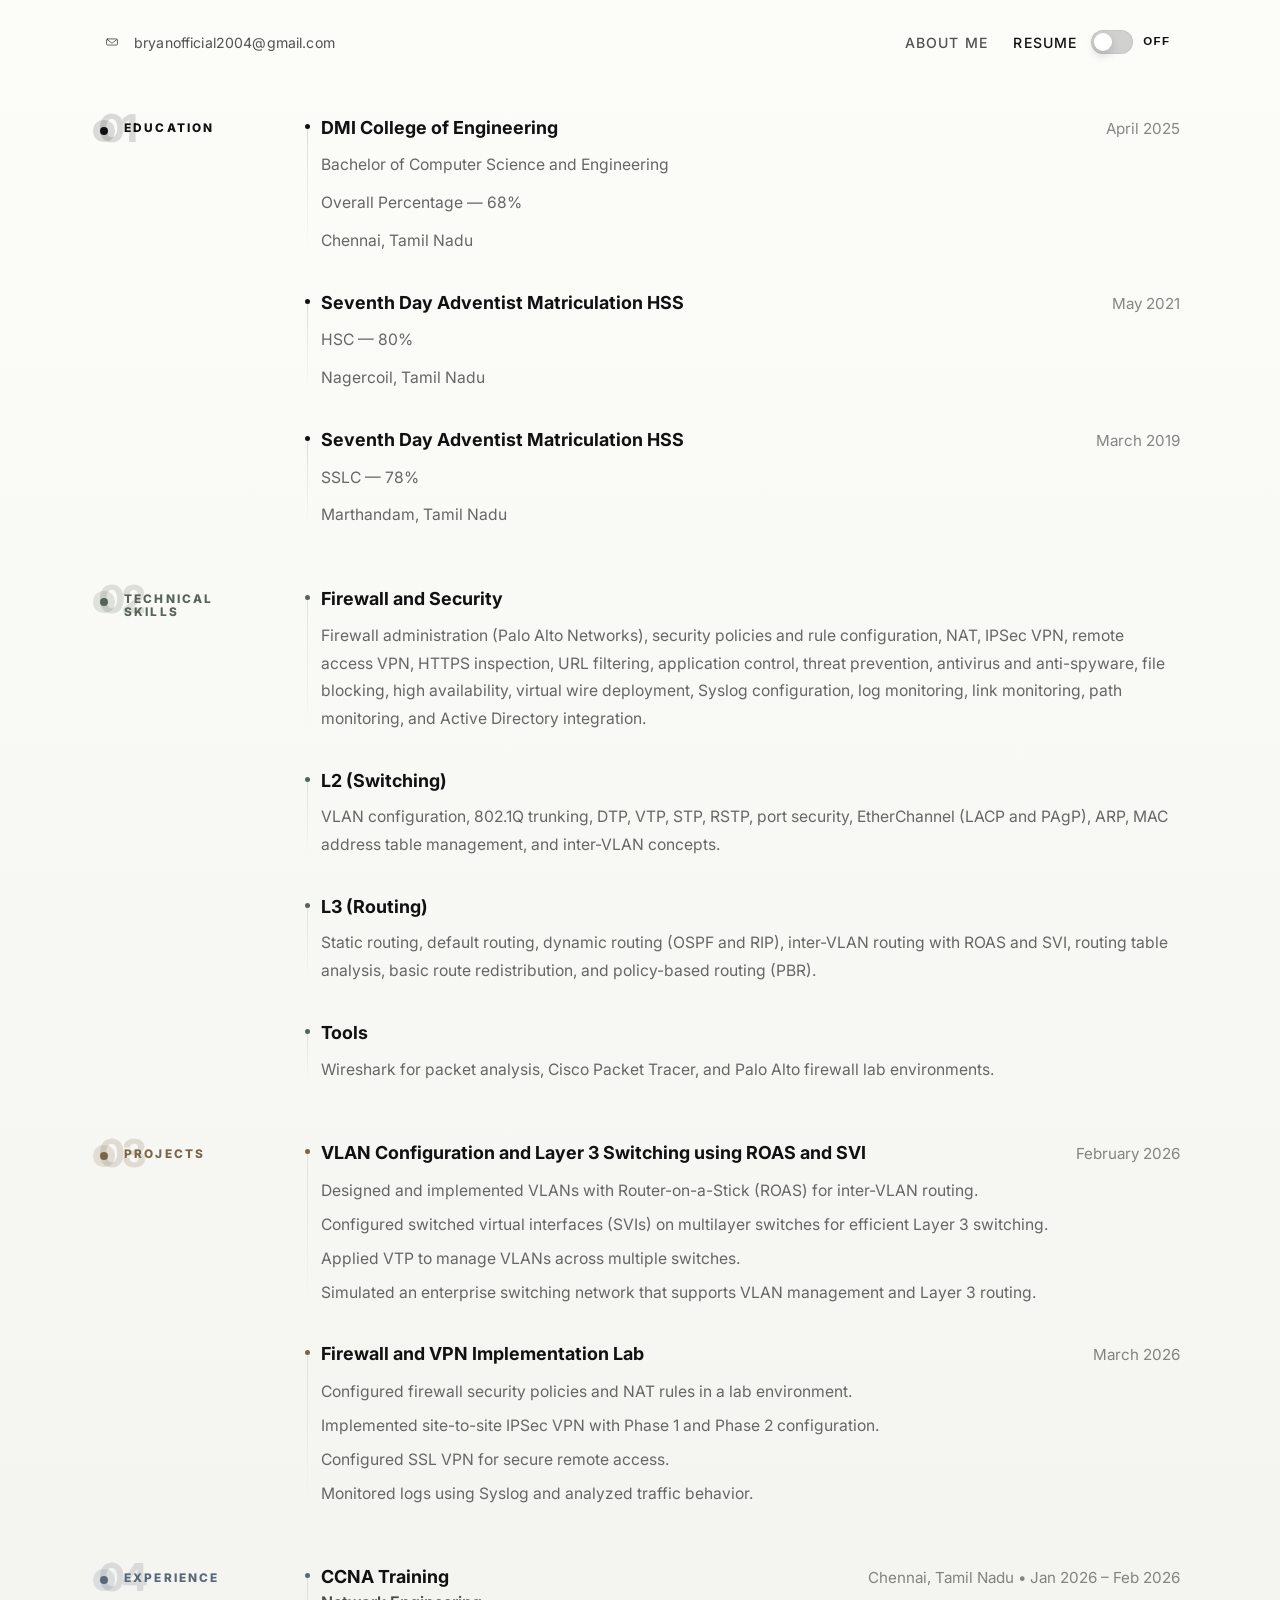
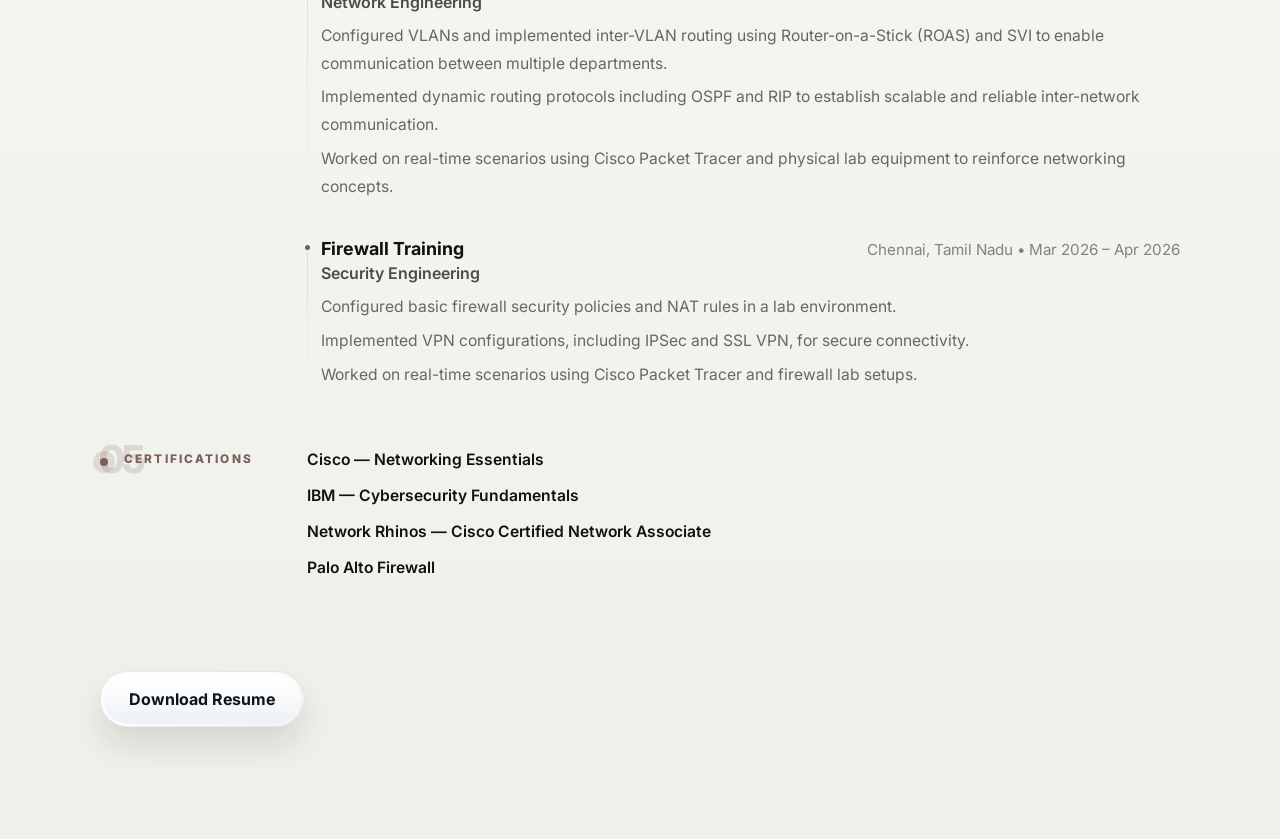
==== commit ecd2e271: "updated project code" ====
--- a/resume.html
+++ b/resume.html
@@ -6,7 +6,7 @@
     <title>Bryan Alan | Resume</title>
     <meta
       name="description"
-      content="Resume page for Bryan Alan, an aspiring Network Security Engineer focused on routing, switching, and secure, reliable network design."
+      content="Resume page for Bryan Alan featuring networking education, technical skills, lab projects, experience, and certifications."
     />
     <script>
       (() => {
@@ -157,6 +157,114 @@
 
       <main class="resume-section resume-page" id="resume" aria-label="Resume">
         <div class="resume-grid">
+          <section class="resume-row" aria-labelledby="education-heading">
+            <p class="resume-label" id="education-heading">Education</p>
+            <div class="resume-content">
+              <article class="resume-entry">
+                <div class="resume-title-line">
+                  <h2 class="resume-item-title">DMI College of Engineering</h2>
+                  <p class="resume-meta">April 2025</p>
+                </div>
+                <p class="resume-inline">Bachelor of Computer Science and Engineering</p>
+                <p class="resume-inline">Overall Percentage &mdash; 68%</p>
+                <p class="resume-inline">Chennai, Tamil Nadu</p>
+              </article>
+
+              <article class="resume-entry">
+                <div class="resume-title-line">
+                  <h2 class="resume-item-title">Seventh Day Adventist Matriculation HSS</h2>
+                  <p class="resume-meta">May 2021</p>
+                </div>
+                <p class="resume-inline">HSC &mdash; 80%</p>
+                <p class="resume-inline">Nagercoil, Tamil Nadu</p>
+              </article>
+
+              <article class="resume-entry">
+                <div class="resume-title-line">
+                  <h2 class="resume-item-title">Seventh Day Adventist Matriculation HSS</h2>
+                  <p class="resume-meta">March 2019</p>
+                </div>
+                <p class="resume-inline">SSLC &mdash; 78%</p>
+                <p class="resume-inline">Marthandam, Tamil Nadu</p>
+              </article>
+            </div>
+          </section>
+
+          <section class="resume-row" aria-labelledby="skills-heading">
+            <p class="resume-label" id="skills-heading">Technical Skills</p>
+            <div class="resume-content">
+              <article class="resume-entry">
+                <h2 class="resume-item-title">Firewall and Security</h2>
+                <p class="resume-inline">
+                  Firewall administration (Palo Alto Networks), security policies and rule configuration,
+                  NAT, IPSec VPN, remote access VPN, HTTPS inspection, URL filtering, application
+                  control, threat prevention, antivirus and anti-spyware, file blocking, high
+                  availability, virtual wire deployment, Syslog configuration, log monitoring, link
+                  monitoring, path monitoring, and Active Directory integration.
+                </p>
+              </article>
+
+              <article class="resume-entry">
+                <h2 class="resume-item-title">L2 (Switching)</h2>
+                <p class="resume-inline">
+                  VLAN configuration, 802.1Q trunking, DTP, VTP, STP, RSTP, port security,
+                  EtherChannel (LACP and PAgP), ARP, MAC address table management, and inter-VLAN
+                  concepts.
+                </p>
+              </article>
+
+              <article class="resume-entry">
+                <h2 class="resume-item-title">L3 (Routing)</h2>
+                <p class="resume-inline">
+                  Static routing, default routing, dynamic routing (OSPF and RIP), inter-VLAN routing
+                  with ROAS and SVI, routing table analysis, basic route redistribution, and
+                  policy-based routing (PBR).
+                </p>
+              </article>
+
+              <article class="resume-entry">
+                <h2 class="resume-item-title">Tools</h2>
+                <p class="resume-inline">
+                  Wireshark for packet analysis, Cisco Packet Tracer, and Palo Alto firewall lab
+                  environments.
+                </p>
+              </article>
+            </div>
+          </section>
+
+          <section class="resume-row" aria-labelledby="projects-heading">
+            <p class="resume-label" id="projects-heading">Projects</p>
+            <div class="resume-content">
+              <article class="resume-entry">
+                <div class="resume-title-line">
+                  <h2 class="resume-item-title">
+                    VLAN Configuration and Layer 3 Switching using ROAS and SVI
+                  </h2>
+                  <p class="resume-meta">February 2026</p>
+                </div>
+                <div class="resume-copy">
+                  <p>Designed and implemented VLANs with Router-on-a-Stick (ROAS) for inter-VLAN routing.</p>
+                  <p>Configured switched virtual interfaces (SVIs) on multilayer switches for efficient Layer 3 switching.</p>
+                  <p>Applied VTP to manage VLANs across multiple switches.</p>
+                  <p>Simulated an enterprise switching network that supports VLAN management and Layer 3 routing.</p>
+                </div>
+              </article>
+
+              <article class="resume-entry">
+                <div class="resume-title-line">
+                  <h2 class="resume-item-title">Firewall and VPN Implementation Lab</h2>
+                  <p class="resume-meta">March 2026</p>
+                </div>
+                <div class="resume-copy">
+                  <p>Configured firewall security policies and NAT rules in a lab environment.</p>
+                  <p>Implemented site-to-site IPSec VPN with Phase 1 and Phase 2 configuration.</p>
+                  <p>Configured SSL VPN for secure remote access.</p>
+                  <p>Monitored logs using Syslog and analyzed traffic behavior.</p>
+                </div>
+              </article>
+            </div>
+          </section>
+
           <section class="resume-row" aria-labelledby="experience-heading">
             <p class="resume-label" id="experience-heading">Experience</p>
             <div class="resume-content">
@@ -169,74 +277,24 @@
                   <p class="resume-meta">Chennai, Tamil Nadu &bull; Jan 2026 &ndash; Feb 2026</p>
                 </div>
                 <div class="resume-copy">
-                  <p>Configured VLANs and implemented inter-VLAN routing using ROAS and SVI.</p>
-                  <p>Worked with OSPF and RIP for scalable network communication.</p>
-                  <p>Practiced real-time scenarios using Packet Tracer and lab equipment.</p>
-                </div>
-              </article>
-            </div>
-          </section>
-
-          <section class="resume-row" aria-labelledby="education-heading">
-            <p class="resume-label" id="education-heading">Education</p>
-            <div class="resume-content">
-              <article class="resume-entry">
-                <div class="resume-title-line">
-                  <h2 class="resume-item-title">Bachelor of Computer Science and Engineering</h2>
-                  <p class="resume-meta">DMI College of Engineering &bull; 2025</p>
-                </div>
-                <p class="resume-inline">Chennai, Tamil Nadu</p>
-                <p class="resume-inline">HSC &mdash; 80%</p>
-                <p class="resume-inline">SSLC &mdash; 78%</p>
-              </article>
-            </div>
-          </section>
-
-          <section class="resume-row" aria-labelledby="skills-heading">
-            <p class="resume-label" id="skills-heading">Skills</p>
-            <div class="resume-content">
-              <p class="resume-skills">
-                Routing &amp; Switching &bull; VLAN &bull; OSPF &bull; RIP &bull; TCP/IP &bull; DNS &bull; DHCP &bull; ACL &bull; Wireshark &bull; Packet Tracer &bull; Cisco IOS
-              </p>
-            </div>
-          </section>
-
-          <section class="resume-row" aria-labelledby="projects-heading">
-            <p class="resume-label" id="projects-heading">Projects</p>
-            <div class="resume-content">
-              <article class="resume-entry">
-                <div class="resume-title-line">
-                  <h2 class="resume-item-title">Static Routing with DHCP &amp; DNS</h2>
-                  <p class="resume-meta">Jan 2026</p>
+                  <p>Configured VLANs and implemented inter-VLAN routing using Router-on-a-Stick (ROAS) and SVI to enable communication between multiple departments.</p>
+                  <p>Implemented dynamic routing protocols including OSPF and RIP to establish scalable and reliable inter-network communication.</p>
+                  <p>Worked on real-time scenarios using Cisco Packet Tracer and physical lab equipment to reinforce networking concepts.</p>
+                </div>
+              </article>
+
+              <article class="resume-entry">
+                <div class="resume-title-line">
+                  <div>
+                    <h2 class="resume-item-title">Firewall Training</h2>
+                    <p class="resume-item-role">Security Engineering</p>
+                  </div>
+                  <p class="resume-meta">Chennai, Tamil Nadu &bull; Mar 2026 &ndash; Apr 2026</p>
                 </div>
                 <div class="resume-copy">
-                  <p>Configured multi-router networks with static routing.</p>
-                  <p>Implemented DHCP and DNS for dynamic IP and name resolution.</p>
-                  <p>Validated full network connectivity.</p>
-                </div>
-              </article>
-
-              <article class="resume-entry">
-                <div class="resume-title-line">
-                  <h2 class="resume-item-title">VLAN Segmentation with Inter-VLAN Routing</h2>
-                  <p class="resume-meta">Feb 2026</p>
-                </div>
-                <div class="resume-copy">
-                  <p>Created segmented VLANs for cleaner traffic management across departments.</p>
-                  <p>Enabled inter-VLAN communication through ROAS and SVI configurations.</p>
-                  <p>Tested end-to-end reachability inside Packet Tracer labs.</p>
-                </div>
-              </article>
-
-              <article class="resume-entry">
-                <div class="resume-title-line">
-                  <h2 class="resume-item-title">Dynamic Routing with OSPF &amp; RIP</h2>
-                  <p class="resume-meta">Feb 2026</p>
-                </div>
-                <div class="resume-copy">
-                  <p>Built routing topologies using OSPF and RIP to support scalable communication.</p>
-                  <p>Compared route propagation and troubleshooting behavior across routers.</p>
-                  <p>Verified stable connectivity between simulated branch networks.</p>
+                  <p>Configured basic firewall security policies and NAT rules in a lab environment.</p>
+                  <p>Implemented VPN configurations, including IPSec and SSL VPN, for secure connectivity.</p>
+                  <p>Worked on real-time scenarios using Cisco Packet Tracer and firewall lab setups.</p>
                 </div>
               </article>
             </div>
@@ -247,7 +305,8 @@
             <div class="resume-content resume-certifications">
               <p>Cisco &mdash; Networking Essentials</p>
               <p>IBM &mdash; Cybersecurity Fundamentals</p>
-              <p>Network Rhinos &mdash; CCNA</p>
+              <p>Network Rhinos &mdash; Cisco Certified Network Associate</p>
+              <p>Palo Alto Firewall</p>
             </div>
           </section>
         </div>
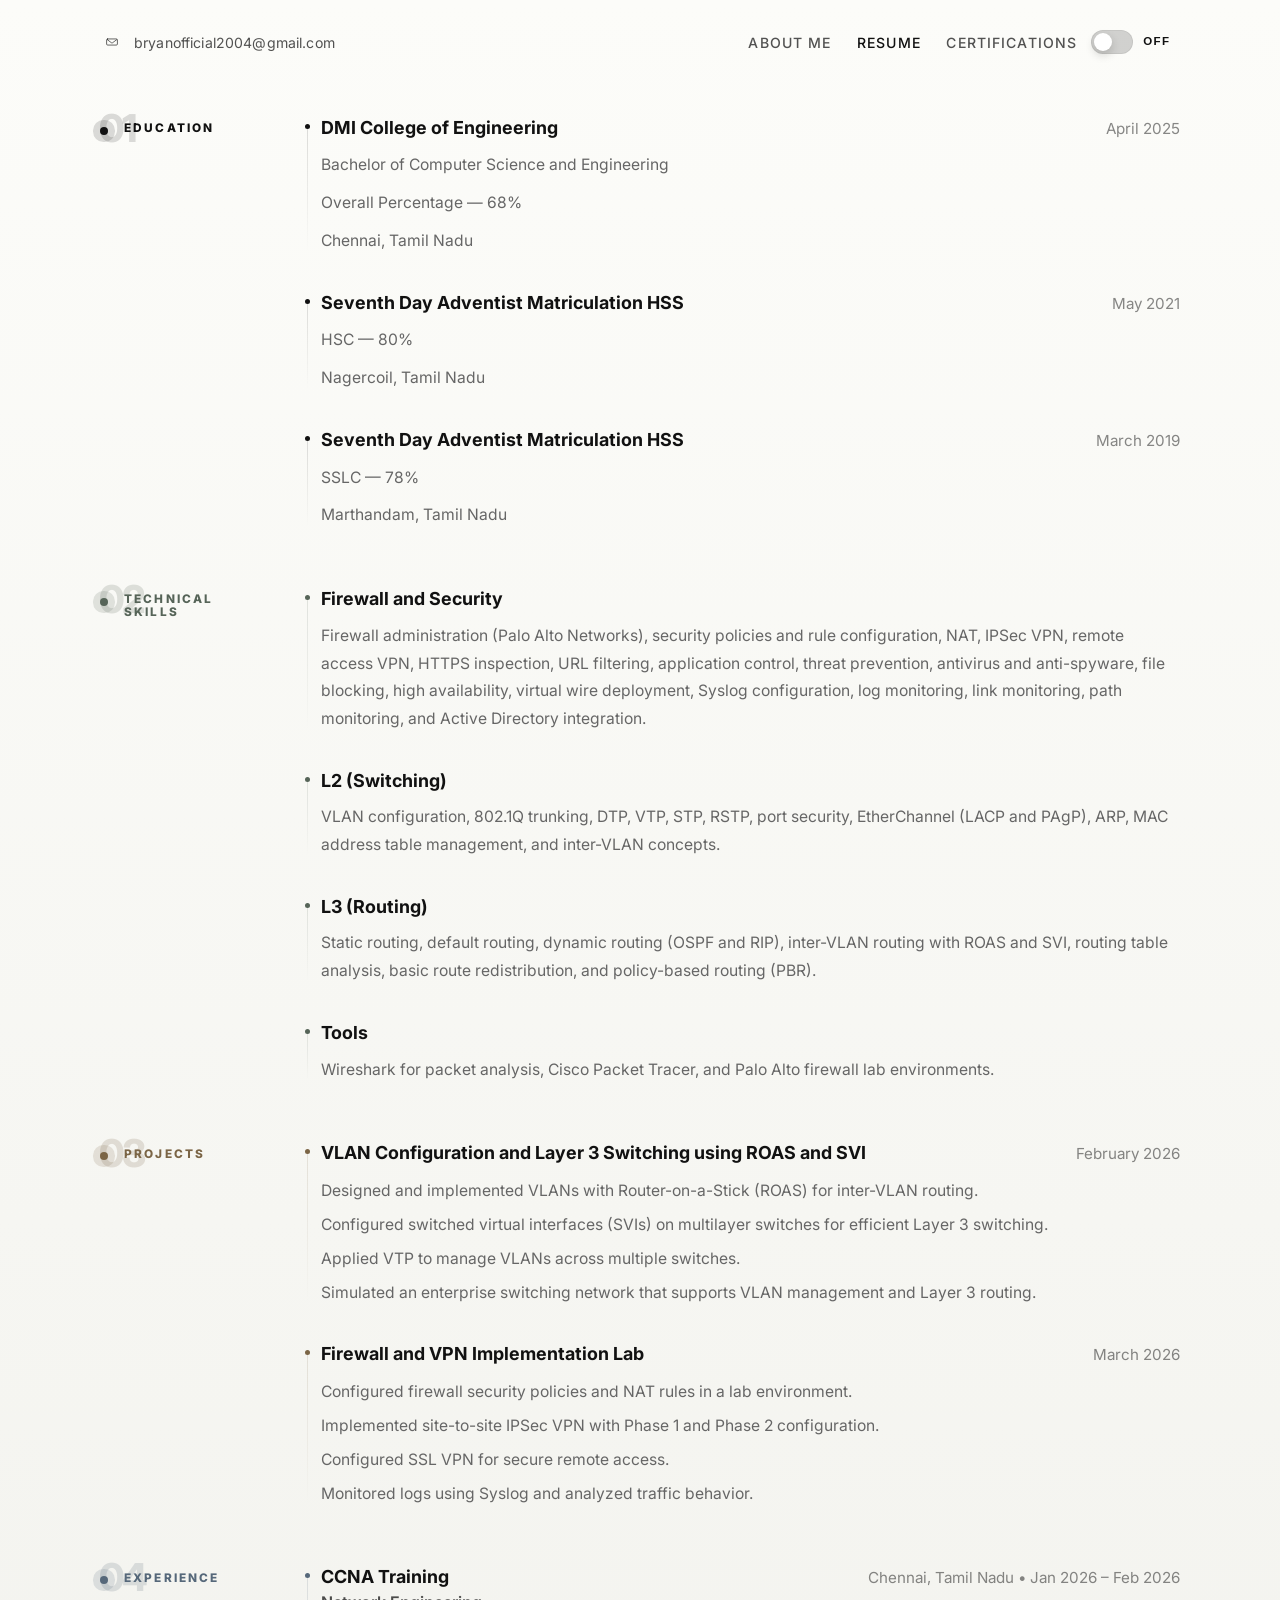
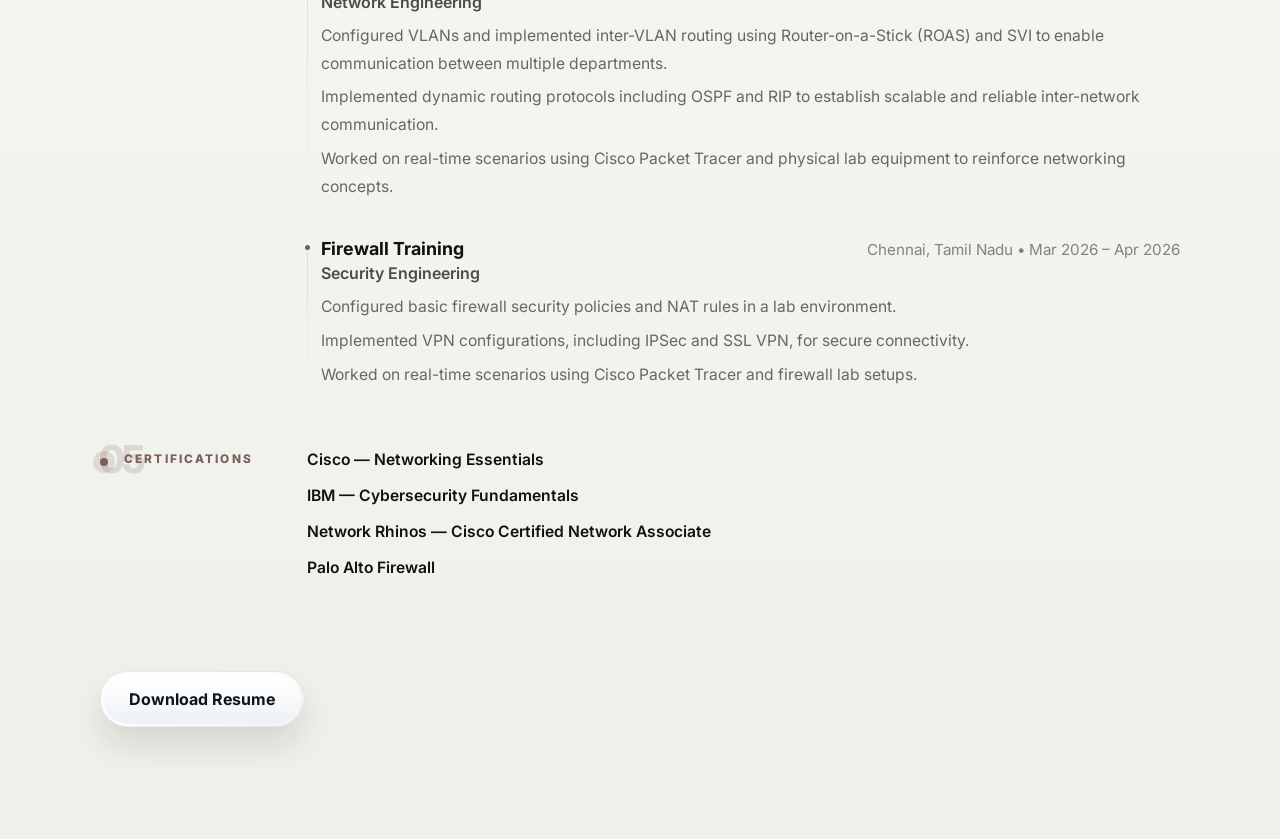
==== commit 44d913f4: "updated certification section" ====
--- a/resume.html
+++ b/resume.html
@@ -75,6 +75,7 @@
           <nav class="site-nav site-nav--desktop" aria-label="Primary">
             <a href="index.html#about">About Me</a>
             <a href="resume.html" aria-current="page">Resume</a>
+            <a href="certifications.html">Certifications</a>
           </nav>
           <button
             class="theme-toggle theme-toggle--desktop"
@@ -114,6 +115,7 @@
         <nav class="mobile-sidebar__nav" aria-label="Mobile primary">
           <a href="index.html#about">About Me</a>
           <a href="resume.html" aria-current="page">Resume</a>
+          <a href="certifications.html">Certifications</a>
         </nav>
 
         <div class="mobile-sidebar__footer">
--- a/styles.css
+++ b/styles.css
@@ -240,7 +240,8 @@
 }
 
 .site-header,
-.about-section {
+.about-section,
+.certifications-section {
   position: relative;
   z-index: 1;
 }
@@ -289,18 +290,42 @@
 }
 
 .email-icon {
+  position: relative;
   width: 24px;
   height: 24px;
   display: inline-grid;
   place-items: center;
   border-radius: 50%;
-  background: rgba(255, 255, 255, 0.8);
-  box-shadow: 0 12px 30px rgba(17, 17, 17, 0.06);
+  overflow: hidden;
+  isolation: isolate;
+  border: 1px solid rgba(255, 255, 255, 0.34);
+  background:
+    linear-gradient(180deg, rgba(255, 255, 255, 0.4), rgba(255, 255, 255, 0.18));
+  color: rgba(255, 255, 255, 0.94);
+  box-shadow:
+    0 12px 30px rgba(17, 17, 17, 0.08),
+    inset 0 1px 0 rgba(255, 255, 255, 0.36);
+  backdrop-filter: blur(14px) saturate(155%);
+  -webkit-backdrop-filter: blur(14px) saturate(155%);
+}
+
+.email-icon::before {
+  content: "";
+  position: absolute;
+  inset: 0;
+  background:
+    linear-gradient(140deg, rgba(255, 255, 255, 0.52), transparent 38%, transparent 70%, rgba(255, 255, 255, 0.12)),
+    radial-gradient(circle at 28% 24%, rgba(255, 255, 255, 0.34), transparent 22%);
+  opacity: 0.88;
+  z-index: 0;
 }
 
 .email-icon svg {
   width: 14px;
   height: 14px;
+  position: relative;
+  z-index: 1;
+  filter: drop-shadow(0 1px 5px rgba(255, 255, 255, 0.34));
 }
 
 .site-nav {
@@ -399,13 +424,21 @@
 
 .menu-toggle {
   appearance: none;
-  border: 0;
+  position: relative;
+  overflow: hidden;
+  isolation: isolate;
+  border: 1px solid rgba(255, 255, 255, 0.34);
   padding: 0;
   width: 46px;
   height: 46px;
   border-radius: 50%;
-  background: rgba(255, 255, 255, 0.78);
-  box-shadow: 0 14px 30px rgba(17, 17, 17, 0.08);
+  background:
+    linear-gradient(180deg, rgba(255, 255, 255, 0.38), rgba(255, 255, 255, 0.16));
+  box-shadow:
+    0 14px 30px rgba(17, 17, 17, 0.1),
+    inset 0 1px 0 rgba(255, 255, 255, 0.36);
+  backdrop-filter: blur(16px) saturate(165%);
+  -webkit-backdrop-filter: blur(16px) saturate(165%);
   color: var(--text);
   align-items: center;
   justify-content: center;
@@ -417,6 +450,17 @@
     background-color 180ms ease;
 }
 
+.menu-toggle::before {
+  content: "";
+  position: absolute;
+  inset: 0;
+  background:
+    linear-gradient(145deg, rgba(255, 255, 255, 0.48), transparent 42%, transparent 72%, rgba(255, 255, 255, 0.12)),
+    radial-gradient(circle at 24% 22%, rgba(255, 255, 255, 0.3), transparent 18%);
+  opacity: 0.86;
+  z-index: 0;
+}
+
 .menu-toggle:hover,
 .menu-toggle:focus-visible {
   transform: translateY(-1px);
@@ -424,10 +468,16 @@
 }
 
 .menu-toggle__line {
+  position: relative;
+  z-index: 1;
   width: 18px;
-  height: 1.5px;
+  height: 1.7px;
   border-radius: 999px;
-  background: currentColor;
+  background:
+    linear-gradient(90deg, rgba(255, 255, 255, 0.98), rgba(255, 255, 255, 0.54));
+  box-shadow:
+    0 0 10px rgba(255, 255, 255, 0.24),
+    0 1px 6px rgba(17, 17, 17, 0.08);
   transition: transform 180ms ease, opacity 180ms ease;
 }
 
@@ -460,10 +510,13 @@
   position: fixed;
   inset: 0;
   z-index: 20;
-  background: rgba(17, 17, 17, 0.26);
+  background:
+    radial-gradient(circle at 78% 24%, rgba(255, 255, 255, 0.16), transparent 16%),
+    linear-gradient(180deg, rgba(17, 17, 17, 0.18), rgba(17, 17, 17, 0.32));
+  backdrop-filter: blur(10px) saturate(130%);
   opacity: 0;
   pointer-events: none;
-  transition: opacity 220ms ease;
+  transition: opacity 220ms ease, backdrop-filter 220ms ease;
 }
 
 .mobile-sidebar {
@@ -475,13 +528,61 @@
   width: min(84vw, 320px);
   padding: 20px 18px 24px;
   background:
-    linear-gradient(180deg, rgba(255, 255, 255, 0.96), rgba(244, 244, 239, 0.96));
-  box-shadow: -24px 0 54px rgba(17, 17, 17, 0.14);
-  backdrop-filter: blur(16px);
-  transform: translateX(100%);
-  transition: transform 240ms ease;
+    linear-gradient(180deg, rgba(255, 255, 255, 0.32), rgba(255, 255, 255, 0.18));
+  border-left: 1px solid rgba(255, 255, 255, 0.4);
+  box-shadow:
+    -28px 0 64px rgba(17, 17, 17, 0.16),
+    inset 1px 0 0 rgba(255, 255, 255, 0.32),
+    inset 0 1px 0 rgba(255, 255, 255, 0.34),
+    inset 0 -1px 0 rgba(255, 255, 255, 0.14);
+  backdrop-filter: blur(26px) saturate(180%);
+  -webkit-backdrop-filter: blur(26px) saturate(180%);
+  overflow: hidden;
+  isolation: isolate;
+  transform: translateX(calc(100% + 18px));
+  transition:
+    transform 300ms cubic-bezier(0.22, 1, 0.36, 1),
+    box-shadow 260ms ease,
+    background-color 260ms ease;
   flex-direction: column;
   gap: 26px;
+}
+
+.mobile-sidebar::before,
+.mobile-sidebar::after {
+  content: "";
+  position: absolute;
+  inset: 0;
+  pointer-events: none;
+}
+
+.mobile-sidebar::before {
+  inset: -8% -24% auto 12%;
+  height: 260px;
+  background:
+    radial-gradient(circle at 30% 34%, rgba(255, 255, 255, 0.58), transparent 28%),
+    radial-gradient(circle at 68% 52%, rgba(255, 255, 255, 0.22), transparent 32%),
+    radial-gradient(circle at 48% 100%, rgba(193, 219, 255, 0.26), transparent 44%);
+  filter: blur(10px);
+  opacity: 0.92;
+  transform: translate3d(0, 0, 0);
+  animation: liquidGlassFloat 12s ease-in-out infinite alternate;
+}
+
+.mobile-sidebar::after {
+  inset: 0;
+  background:
+    linear-gradient(130deg, rgba(255, 255, 255, 0.32), transparent 28%, transparent 64%, rgba(255, 255, 255, 0.14) 100%),
+    radial-gradient(circle at 12% 12%, rgba(255, 255, 255, 0.24), transparent 18%),
+    radial-gradient(circle at 82% 78%, rgba(255, 255, 255, 0.16), transparent 22%);
+  mix-blend-mode: screen;
+  opacity: 0.82;
+  animation: liquidGlassDrift 16s ease-in-out infinite alternate;
+}
+
+.mobile-sidebar > * {
+  position: relative;
+  z-index: 1;
 }
 
 .mobile-sidebar__top {
@@ -504,39 +605,95 @@
   appearance: none;
   width: 42px;
   height: 42px;
-  border: 0;
+  border: 1px solid rgba(255, 255, 255, 0.4);
   border-radius: 50%;
-  background: rgba(17, 17, 17, 0.06);
+  background:
+    linear-gradient(180deg, rgba(255, 255, 255, 0.34), rgba(255, 255, 255, 0.16));
   color: var(--text);
   display: inline-grid;
   place-items: center;
   font-size: 1.55rem;
   line-height: 1;
-  transition: background-color 180ms ease, transform 180ms ease;
+  box-shadow:
+    0 12px 28px rgba(17, 17, 17, 0.08),
+    inset 0 1px 0 rgba(255, 255, 255, 0.34);
+  backdrop-filter: blur(20px) saturate(160%);
+  -webkit-backdrop-filter: blur(20px) saturate(160%);
+  transition:
+    background-color 180ms ease,
+    transform 180ms ease,
+    box-shadow 180ms ease,
+    border-color 180ms ease;
+}
+
+.mobile-sidebar__close span {
+  background:
+    linear-gradient(180deg, rgba(255, 255, 255, 0.96), rgba(255, 255, 255, 0.54));
+  -webkit-background-clip: text;
+  background-clip: text;
+  color: transparent;
+  filter: drop-shadow(0 1px 6px rgba(255, 255, 255, 0.28));
 }
 
 .mobile-sidebar__close:hover,
 .mobile-sidebar__close:focus-visible {
-  background: rgba(17, 17, 17, 0.1);
-  transform: translateY(-1px);
+  background:
+    linear-gradient(180deg, rgba(255, 255, 255, 0.42), rgba(255, 255, 255, 0.2));
+  border-color: rgba(255, 255, 255, 0.56);
+  transform: translateY(-2px) scale(1.02);
+  box-shadow:
+    0 16px 32px rgba(17, 17, 17, 0.12),
+    inset 0 1px 0 rgba(255, 255, 255, 0.42);
 }
 
 .mobile-sidebar__nav {
   display: grid;
-  gap: 18px;
+  gap: 14px;
   padding-top: 6px;
 }
 
 .mobile-sidebar__nav a {
+  display: block;
+  padding: 15px 18px;
+  border-radius: 20px;
   font-size: 1.02rem;
   font-weight: 700;
   letter-spacing: 0.08em;
   text-transform: uppercase;
   color: var(--text);
+  background:
+    linear-gradient(180deg, rgba(255, 255, 255, 0.28), rgba(255, 255, 255, 0.12));
+  border: 1px solid rgba(255, 255, 255, 0.34);
+  box-shadow:
+    0 14px 26px rgba(17, 17, 17, 0.07),
+    inset 0 1px 0 rgba(255, 255, 255, 0.34);
+  backdrop-filter: blur(18px) saturate(150%);
+  -webkit-backdrop-filter: blur(18px) saturate(150%);
+  transition:
+    transform 180ms ease,
+    background-color 180ms ease,
+    border-color 180ms ease,
+    box-shadow 180ms ease,
+    color 180ms ease;
+}
+
+.mobile-sidebar__nav a:hover,
+.mobile-sidebar__nav a:focus-visible {
+  transform: translateY(-2px);
+  border-color: rgba(255, 255, 255, 0.48);
+  box-shadow:
+    0 18px 32px rgba(17, 17, 17, 0.1),
+    inset 0 1px 0 rgba(255, 255, 255, 0.42);
 }
 
 .mobile-sidebar__nav a[aria-current="page"] {
-  color: rgba(17, 17, 17, 0.6);
+  color: rgba(17, 17, 17, 0.72);
+  background:
+    linear-gradient(180deg, rgba(255, 255, 255, 0.4), rgba(255, 255, 255, 0.18));
+  border-color: rgba(255, 255, 255, 0.5);
+  box-shadow:
+    0 18px 34px rgba(17, 17, 17, 0.08),
+    inset 0 1px 0 rgba(255, 255, 255, 0.5);
 }
 
 .mobile-sidebar__footer {
@@ -544,16 +701,50 @@
   padding-top: 24px;
   display: grid;
   gap: 14px;
+  border-top: 1px solid rgba(255, 255, 255, 0.22);
 }
 
 .email-link--sidebar {
   width: 100%;
   align-items: flex-start;
   color: rgba(17, 17, 17, 0.82);
+  padding: 14px 16px;
+  border-radius: 20px;
+  background:
+    linear-gradient(180deg, rgba(255, 255, 255, 0.28), rgba(255, 255, 255, 0.14));
+  border: 1px solid rgba(255, 255, 255, 0.3);
+  box-shadow:
+    0 14px 28px rgba(17, 17, 17, 0.07),
+    inset 0 1px 0 rgba(255, 255, 255, 0.34);
+  backdrop-filter: blur(18px) saturate(145%);
+  -webkit-backdrop-filter: blur(18px) saturate(145%);
+  transition:
+    transform 180ms ease,
+    border-color 180ms ease,
+    box-shadow 180ms ease,
+    background-color 180ms ease;
+}
+
+.email-link--sidebar:hover,
+.email-link--sidebar:focus-visible {
+  transform: translateY(-2px);
+  border-color: rgba(255, 255, 255, 0.44);
+  box-shadow:
+    0 18px 32px rgba(17, 17, 17, 0.1),
+    inset 0 1px 0 rgba(255, 255, 255, 0.42);
 }
 
 .email-link--sidebar .email-icon {
   flex: 0 0 auto;
+  background:
+    linear-gradient(180deg, rgba(255, 255, 255, 0.46), rgba(255, 255, 255, 0.2));
+  box-shadow:
+    0 10px 22px rgba(17, 17, 17, 0.08),
+    inset 0 1px 0 rgba(255, 255, 255, 0.34);
+}
+
+.email-link--sidebar .email-icon svg {
+  filter: drop-shadow(0 1px 6px rgba(255, 255, 255, 0.4));
 }
 
 .email-link--sidebar span:last-child {
@@ -817,6 +1008,54 @@
   font-weight: 500;
 }
 
+.certifications-section {
+  max-width: 760px;
+  margin: 0 auto;
+  padding: 40px 0 68px;
+  scroll-margin-top: 36px;
+}
+
+.section-heading {
+  display: grid;
+  gap: 10px;
+  justify-items: center;
+  margin-bottom: 24px;
+  text-align: center;
+}
+
+.section-heading--certificate {
+  margin-top: 34px;
+}
+
+.section-heading h1,
+.section-heading h2 {
+  margin: 0;
+  font-family: "Cormorant Garamond", Georgia, serif;
+  font-size: clamp(2rem, 5vw, 3.3rem);
+  line-height: 1;
+  font-weight: 700;
+}
+
+.certificate-card {
+  margin: 0;
+  padding: clamp(10px, 2vw, 16px);
+  border: 1px solid rgba(17, 17, 17, 0.1);
+  border-radius: 8px;
+  background: rgba(255, 255, 255, 0.72);
+  box-shadow:
+    0 24px 58px rgba(17, 17, 17, 0.12),
+    inset 0 1px 0 rgba(255, 255, 255, 0.78);
+  backdrop-filter: blur(18px);
+  -webkit-backdrop-filter: blur(18px);
+}
+
+.certificate-image {
+  width: 100%;
+  display: block;
+  border-radius: 4px;
+  background: #ffffff;
+}
+
 .resume-body {
   font-family: "Inter", "Manrope", "Segoe UI", sans-serif;
   background: linear-gradient(180deg, #fcfcf9 0%, #f0f0eb 100%);
@@ -844,6 +1083,18 @@
 .resume-body .email-icon {
   background: transparent;
   box-shadow: none;
+  border: 0;
+  backdrop-filter: none;
+  -webkit-backdrop-filter: none;
+  color: currentColor;
+}
+
+.resume-body .email-icon::before {
+  display: none;
+}
+
+.resume-body .email-icon svg {
+  filter: none;
 }
 
 .resume-body .site-nav a[aria-current="page"] {
@@ -1470,13 +1721,35 @@
 }
 
 html.dark-mode .email-icon {
-  background: rgba(255, 255, 255, 0.08);
-  box-shadow: 0 12px 30px rgba(0, 0, 0, 0.3);
+  border-color: rgba(255, 255, 255, 0.2);
+  background:
+    linear-gradient(180deg, rgba(255, 255, 255, 0.14), rgba(255, 255, 255, 0.06));
+  color: rgba(255, 255, 255, 0.96);
+  box-shadow:
+    0 12px 30px rgba(0, 0, 0, 0.3),
+    inset 0 1px 0 rgba(255, 255, 255, 0.14);
 }
 
 html.dark-mode .menu-toggle,
 html.dark-mode .theme-toggle {
   color: var(--text);
+}
+
+html.dark-mode .menu-toggle {
+  border-color: rgba(255, 255, 255, 0.18);
+  background:
+    linear-gradient(180deg, rgba(255, 255, 255, 0.14), rgba(255, 255, 255, 0.05));
+  box-shadow:
+    0 16px 34px rgba(0, 0, 0, 0.28),
+    inset 0 1px 0 rgba(255, 255, 255, 0.14);
+}
+
+html.dark-mode .menu-toggle__line {
+  background:
+    linear-gradient(90deg, rgba(255, 255, 255, 0.98), rgba(173, 215, 255, 0.48));
+  box-shadow:
+    0 0 12px rgba(255, 255, 255, 0.22),
+    0 1px 8px rgba(0, 0, 0, 0.18);
 }
 
 html.dark-mode .theme-toggle__switch {
@@ -1616,6 +1889,14 @@
   color: rgba(242, 245, 251, 0.72);
 }
 
+html.dark-mode .certificate-card {
+  border-color: rgba(255, 255, 255, 0.16);
+  background: rgba(255, 255, 255, 0.07);
+  box-shadow:
+    0 24px 58px rgba(0, 0, 0, 0.34),
+    inset 0 1px 0 rgba(255, 255, 255, 0.12);
+}
+
 html.dark-mode .resume-body {
   background: linear-gradient(180deg, #0b1119 0%, #03060a 100%);
 }
@@ -1668,34 +1949,117 @@
 }
 
 html.dark-mode .mobile-nav-backdrop {
-  background: rgba(0, 0, 0, 0.48);
+  background:
+    radial-gradient(circle at 82% 22%, rgba(180, 212, 255, 0.08), transparent 18%),
+    linear-gradient(180deg, rgba(0, 0, 0, 0.34), rgba(0, 0, 0, 0.56));
 }
 
 html.dark-mode .mobile-sidebar {
-  background: linear-gradient(180deg, rgba(11, 16, 24, 0.98), rgba(4, 7, 12, 0.98));
-  box-shadow: -24px 0 54px rgba(0, 0, 0, 0.4);
+  background:
+    linear-gradient(180deg, rgba(15, 22, 33, 0.44), rgba(5, 8, 14, 0.3));
+  border-left-color: rgba(255, 255, 255, 0.18);
+  box-shadow:
+    -28px 0 64px rgba(0, 0, 0, 0.42),
+    inset 1px 0 0 rgba(255, 255, 255, 0.12),
+    inset 0 1px 0 rgba(255, 255, 255, 0.12),
+    inset 0 -1px 0 rgba(255, 255, 255, 0.06);
+}
+
+html.dark-mode .mobile-sidebar::before {
+  background:
+    radial-gradient(circle at 28% 32%, rgba(255, 255, 255, 0.16), transparent 26%),
+    radial-gradient(circle at 70% 56%, rgba(129, 182, 255, 0.18), transparent 32%),
+    radial-gradient(circle at 52% 100%, rgba(255, 255, 255, 0.06), transparent 44%);
+}
+
+html.dark-mode .mobile-sidebar::after {
+  background:
+    linear-gradient(130deg, rgba(255, 255, 255, 0.12), transparent 28%, transparent 64%, rgba(255, 255, 255, 0.06) 100%),
+    radial-gradient(circle at 16% 16%, rgba(255, 255, 255, 0.08), transparent 18%),
+    radial-gradient(circle at 84% 80%, rgba(109, 173, 255, 0.1), transparent 22%);
 }
 
 html.dark-mode .mobile-sidebar__close {
-  background: rgba(255, 255, 255, 0.08);
+  background:
+    linear-gradient(180deg, rgba(255, 255, 255, 0.12), rgba(255, 255, 255, 0.06));
+  border-color: rgba(255, 255, 255, 0.16);
   color: var(--text);
+  box-shadow:
+    0 12px 28px rgba(0, 0, 0, 0.24),
+    inset 0 1px 0 rgba(255, 255, 255, 0.12);
+}
+
+html.dark-mode .mobile-sidebar__close span {
+  background:
+    linear-gradient(180deg, rgba(255, 255, 255, 0.98), rgba(177, 218, 255, 0.56));
+  -webkit-background-clip: text;
+  background-clip: text;
+  color: transparent;
+  filter: drop-shadow(0 1px 8px rgba(173, 215, 255, 0.2));
 }
 
 html.dark-mode .mobile-sidebar__close:hover,
 html.dark-mode .mobile-sidebar__close:focus-visible {
-  background: rgba(255, 255, 255, 0.14);
+  background:
+    linear-gradient(180deg, rgba(255, 255, 255, 0.18), rgba(255, 255, 255, 0.08));
+  border-color: rgba(255, 255, 255, 0.24);
 }
 
 html.dark-mode .mobile-sidebar__nav a {
   color: var(--text);
+  background:
+    linear-gradient(180deg, rgba(255, 255, 255, 0.1), rgba(255, 255, 255, 0.05));
+  border-color: rgba(255, 255, 255, 0.14);
+  box-shadow:
+    0 14px 26px rgba(0, 0, 0, 0.2),
+    inset 0 1px 0 rgba(255, 255, 255, 0.1);
 }
 
 html.dark-mode .mobile-sidebar__nav a[aria-current="page"] {
-  color: rgba(242, 245, 251, 0.62);
+  color: rgba(242, 245, 251, 0.82);
+  background:
+    linear-gradient(180deg, rgba(255, 255, 255, 0.14), rgba(255, 255, 255, 0.06));
+  border-color: rgba(255, 255, 255, 0.22);
 }
 
 html.dark-mode .email-link--sidebar {
   color: rgba(242, 245, 251, 0.82);
+  background:
+    linear-gradient(180deg, rgba(255, 255, 255, 0.09), rgba(255, 255, 255, 0.04));
+  border-color: rgba(255, 255, 255, 0.12);
+  box-shadow:
+    0 14px 28px rgba(0, 0, 0, 0.22),
+    inset 0 1px 0 rgba(255, 255, 255, 0.1);
+}
+
+html.dark-mode .email-link--sidebar .email-icon {
+  background:
+    linear-gradient(180deg, rgba(255, 255, 255, 0.16), rgba(255, 255, 255, 0.08));
+  box-shadow:
+    0 10px 22px rgba(0, 0, 0, 0.22),
+    inset 0 1px 0 rgba(255, 255, 255, 0.12);
+}
+
+@keyframes liquidGlassFloat {
+  0% {
+    transform: translate3d(0, 0, 0) scale(1);
+  }
+
+  100% {
+    transform: translate3d(-10px, 18px, 0) scale(1.06);
+  }
+}
+
+@keyframes liquidGlassDrift {
+  0% {
+    transform: translate3d(0, 0, 0);
+    opacity: 0.68;
+  }
+
+  100% {
+    transform: translate3d(-8px, 12px, 0);
+    opacity: 0.9;
+  }
 }
 
 @media (max-width: 900px) {
@@ -1716,6 +2080,10 @@
   .about-section {
     min-height: auto;
     padding-top: 34px;
+  }
+
+  .certifications-section {
+    padding-top: 32px;
   }
 
   .about-section h1 {
@@ -1834,6 +2202,18 @@
     max-width: 33ch;
     font-size: 0.92rem;
     line-height: 1.6;
+  }
+
+  .certifications-section {
+    padding-bottom: 48px;
+  }
+
+  .section-heading {
+    margin-bottom: 18px;
+  }
+
+  .section-heading--certificate {
+    margin-top: 26px;
   }
 
   .cta-button {
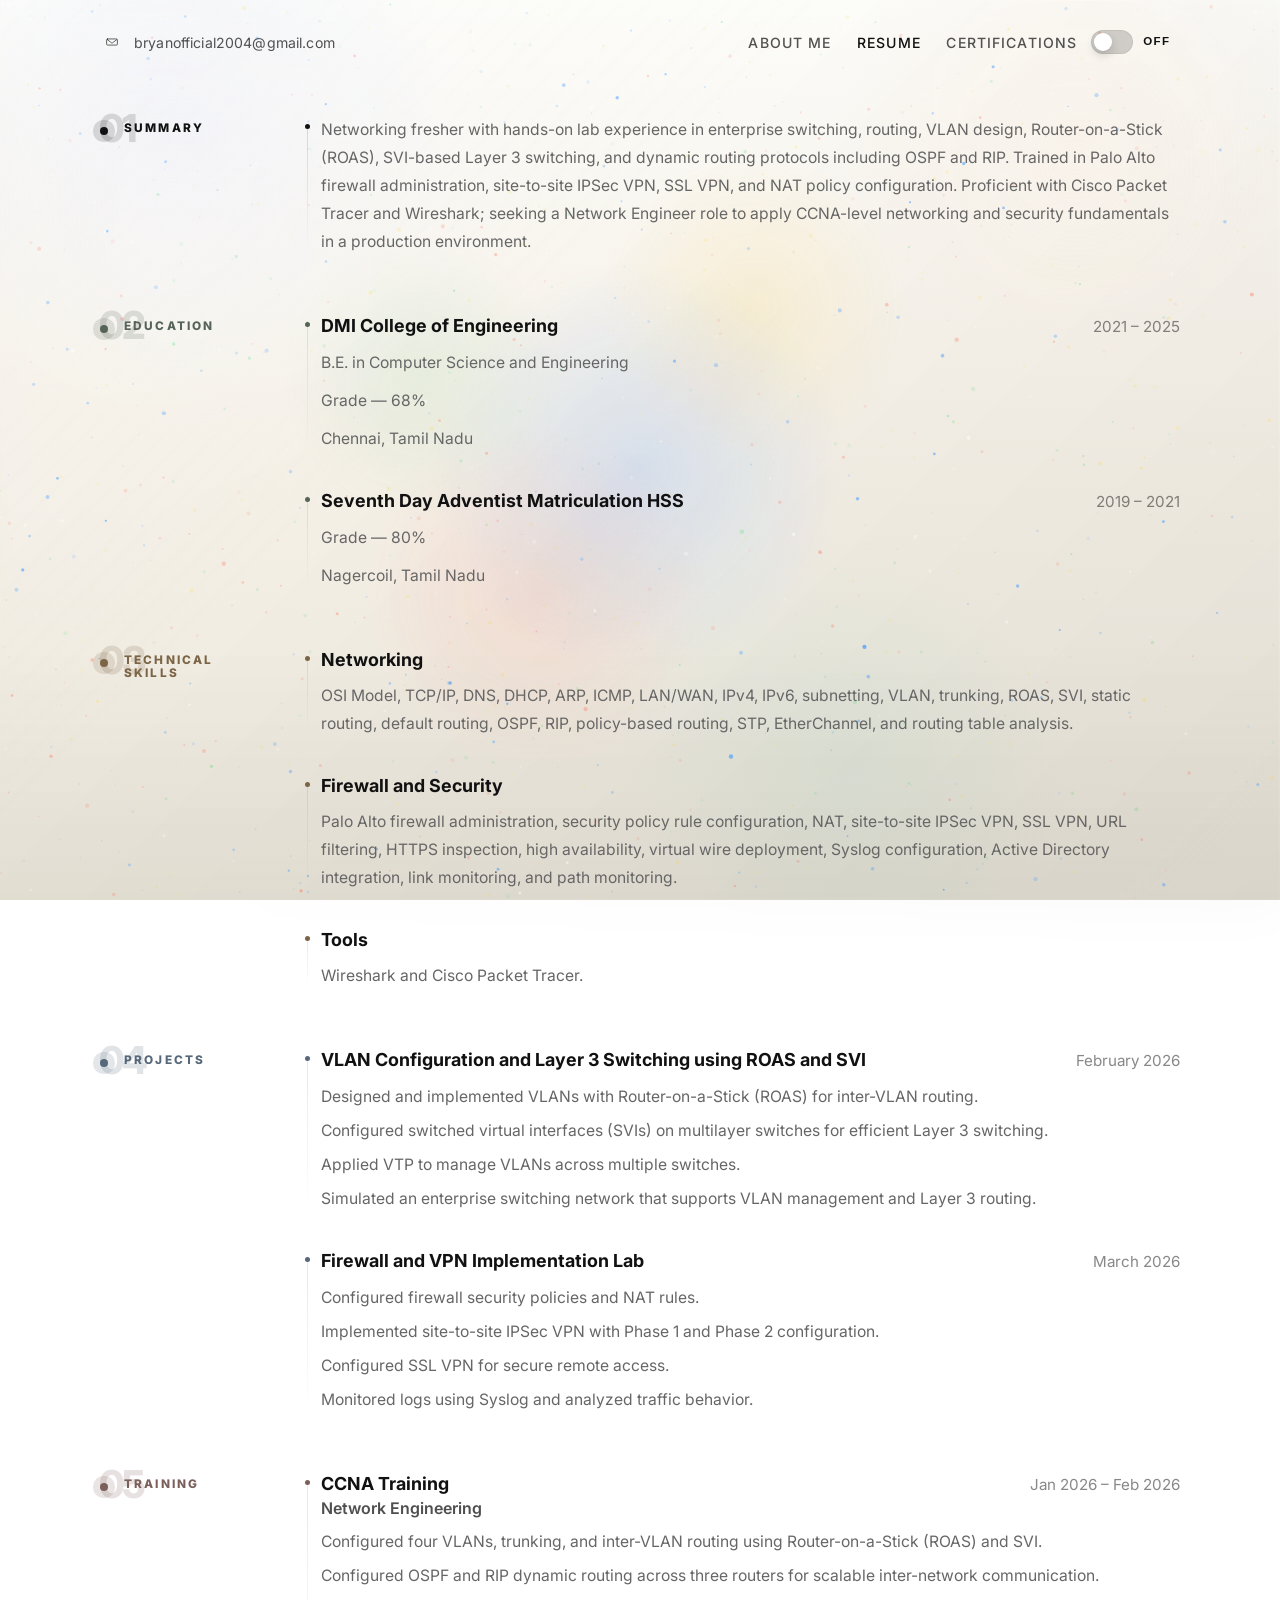
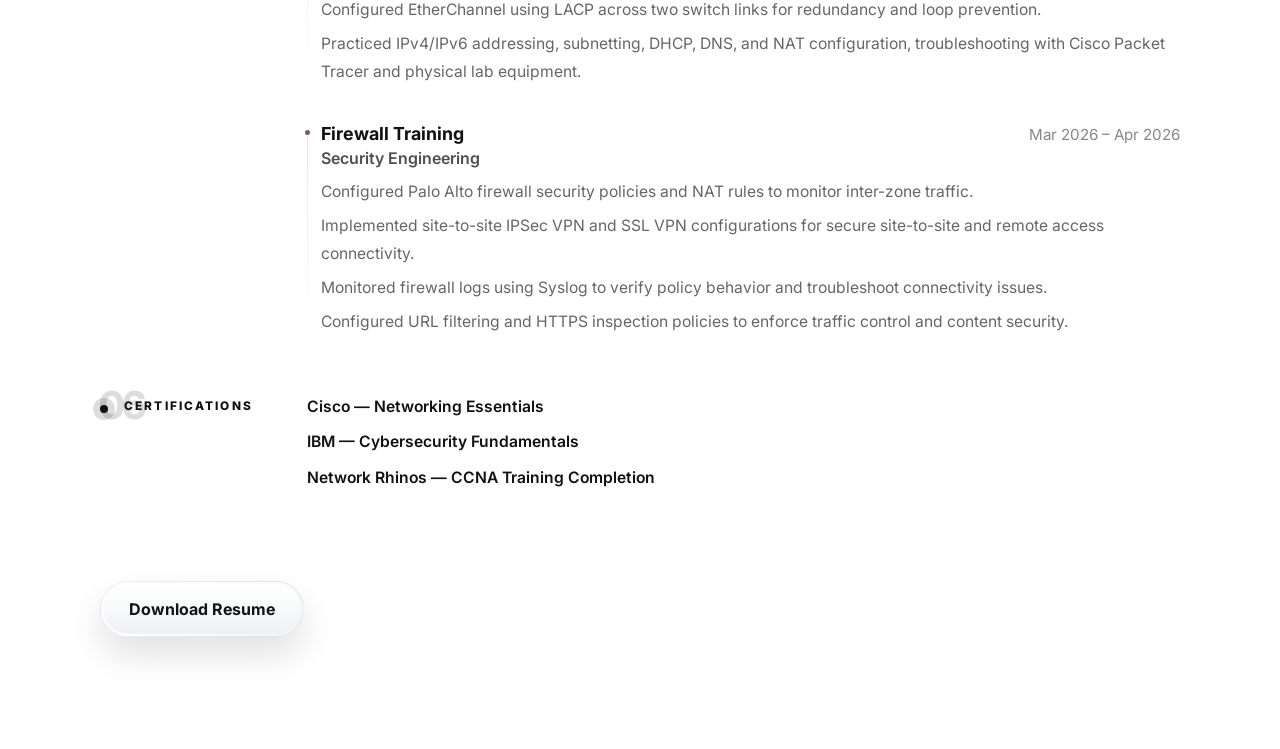
==== commit 2c7577b7: "updated resume" ====
--- a/resume.html
+++ b/resume.html
@@ -6,7 +6,7 @@
     <title>Bryan Alan | Resume</title>
     <meta
       name="description"
-      content="Resume page for Bryan Alan featuring networking education, technical skills, lab projects, experience, and certifications."
+      content="Resume of Bryan Alan, a Network Engineer fresher specializing in routing, switching, and network security."
     />
     <script>
       (() => {
@@ -40,6 +40,9 @@
         <span class="page-loader__spinner"></span>
         <span class="page-loader__text">Loading</span>
       </div>
+    </div>
+    <div class="bg-motion" aria-hidden="true">
+      <canvas class="bg-motion__canvas"></canvas>
     </div>
     <div class="page-shell">
       <header class="site-header">
@@ -159,36 +162,44 @@
 
       <main class="resume-section resume-page" id="resume" aria-label="Resume">
         <div class="resume-grid">
+          <section class="resume-row" aria-labelledby="summary-heading">
+            <p class="resume-label" id="summary-heading">Summary</p>
+            <div class="resume-content">
+              <article class="resume-entry">
+                <p class="resume-inline">
+                  Networking fresher with hands-on lab experience in enterprise switching, routing,
+                  VLAN design, Router-on-a-Stick (ROAS), SVI-based Layer 3 switching, and dynamic
+                  routing protocols including OSPF and RIP. Trained in Palo Alto firewall
+                  administration, site-to-site IPSec VPN, SSL VPN, and NAT policy configuration.
+                  Proficient with Cisco Packet Tracer and Wireshark; seeking a Network Engineer role
+                  to apply CCNA-level networking and security fundamentals in a production environment.
+                </p>
+              </article>
+            </div>
+          </section>
+
           <section class="resume-row" aria-labelledby="education-heading">
             <p class="resume-label" id="education-heading">Education</p>
             <div class="resume-content">
               <article class="resume-entry">
                 <div class="resume-title-line">
                   <h2 class="resume-item-title">DMI College of Engineering</h2>
-                  <p class="resume-meta">April 2025</p>
-                </div>
-                <p class="resume-inline">Bachelor of Computer Science and Engineering</p>
-                <p class="resume-inline">Overall Percentage &mdash; 68%</p>
+                  <p class="resume-meta">2021 &ndash; 2025</p>
+                </div>
+                <p class="resume-inline">B.E. in Computer Science and Engineering</p>
+                <p class="resume-inline">Grade &mdash; 68%</p>
                 <p class="resume-inline">Chennai, Tamil Nadu</p>
               </article>
 
               <article class="resume-entry">
                 <div class="resume-title-line">
                   <h2 class="resume-item-title">Seventh Day Adventist Matriculation HSS</h2>
-                  <p class="resume-meta">May 2021</p>
-                </div>
-                <p class="resume-inline">HSC &mdash; 80%</p>
+                  <p class="resume-meta">2019 &ndash; 2021</p>
+                </div>
+                <p class="resume-inline">Grade &mdash; 80%</p>
                 <p class="resume-inline">Nagercoil, Tamil Nadu</p>
               </article>
 
-              <article class="resume-entry">
-                <div class="resume-title-line">
-                  <h2 class="resume-item-title">Seventh Day Adventist Matriculation HSS</h2>
-                  <p class="resume-meta">March 2019</p>
-                </div>
-                <p class="resume-inline">SSLC &mdash; 78%</p>
-                <p class="resume-inline">Marthandam, Tamil Nadu</p>
-              </article>
             </div>
           </section>
 
@@ -196,39 +207,28 @@
             <p class="resume-label" id="skills-heading">Technical Skills</p>
             <div class="resume-content">
               <article class="resume-entry">
+                <h2 class="resume-item-title">Networking</h2>
+                <p class="resume-inline">
+                  OSI Model, TCP/IP, DNS, DHCP, ARP, ICMP, LAN/WAN, IPv4, IPv6, subnetting, VLAN,
+                  trunking, ROAS, SVI, static routing, default routing, OSPF, RIP, policy-based
+                  routing, STP, EtherChannel, and routing table analysis.
+                </p>
+              </article>
+
+              <article class="resume-entry">
                 <h2 class="resume-item-title">Firewall and Security</h2>
                 <p class="resume-inline">
-                  Firewall administration (Palo Alto Networks), security policies and rule configuration,
-                  NAT, IPSec VPN, remote access VPN, HTTPS inspection, URL filtering, application
-                  control, threat prevention, antivirus and anti-spyware, file blocking, high
-                  availability, virtual wire deployment, Syslog configuration, log monitoring, link
-                  monitoring, path monitoring, and Active Directory integration.
-                </p>
-              </article>
-
-              <article class="resume-entry">
-                <h2 class="resume-item-title">L2 (Switching)</h2>
-                <p class="resume-inline">
-                  VLAN configuration, 802.1Q trunking, DTP, VTP, STP, RSTP, port security,
-                  EtherChannel (LACP and PAgP), ARP, MAC address table management, and inter-VLAN
-                  concepts.
-                </p>
-              </article>
-
-              <article class="resume-entry">
-                <h2 class="resume-item-title">L3 (Routing)</h2>
-                <p class="resume-inline">
-                  Static routing, default routing, dynamic routing (OSPF and RIP), inter-VLAN routing
-                  with ROAS and SVI, routing table analysis, basic route redistribution, and
-                  policy-based routing (PBR).
+                  Palo Alto firewall administration, security policy rule configuration, NAT,
+                  site-to-site IPSec VPN, SSL VPN, URL filtering, HTTPS inspection, high availability,
+                  virtual wire deployment, Syslog configuration, Active Directory integration, link
+                  monitoring, and path monitoring.
                 </p>
               </article>
 
               <article class="resume-entry">
                 <h2 class="resume-item-title">Tools</h2>
                 <p class="resume-inline">
-                  Wireshark for packet analysis, Cisco Packet Tracer, and Palo Alto firewall lab
-                  environments.
+                  Wireshark and Cisco Packet Tracer.
                 </p>
               </article>
             </div>
@@ -258,7 +258,7 @@
                   <p class="resume-meta">March 2026</p>
                 </div>
                 <div class="resume-copy">
-                  <p>Configured firewall security policies and NAT rules in a lab environment.</p>
+                  <p>Configured firewall security policies and NAT rules.</p>
                   <p>Implemented site-to-site IPSec VPN with Phase 1 and Phase 2 configuration.</p>
                   <p>Configured SSL VPN for secure remote access.</p>
                   <p>Monitored logs using Syslog and analyzed traffic behavior.</p>
@@ -268,7 +268,7 @@
           </section>
 
           <section class="resume-row" aria-labelledby="experience-heading">
-            <p class="resume-label" id="experience-heading">Experience</p>
+            <p class="resume-label" id="experience-heading">Training</p>
             <div class="resume-content">
               <article class="resume-entry">
                 <div class="resume-title-line">
@@ -276,12 +276,13 @@
                     <h2 class="resume-item-title">CCNA Training</h2>
                     <p class="resume-item-role">Network Engineering</p>
                   </div>
-                  <p class="resume-meta">Chennai, Tamil Nadu &bull; Jan 2026 &ndash; Feb 2026</p>
+                  <p class="resume-meta">Jan 2026 &ndash; Feb 2026</p>
                 </div>
                 <div class="resume-copy">
-                  <p>Configured VLANs and implemented inter-VLAN routing using Router-on-a-Stick (ROAS) and SVI to enable communication between multiple departments.</p>
-                  <p>Implemented dynamic routing protocols including OSPF and RIP to establish scalable and reliable inter-network communication.</p>
-                  <p>Worked on real-time scenarios using Cisco Packet Tracer and physical lab equipment to reinforce networking concepts.</p>
+                  <p>Configured four VLANs, trunking, and inter-VLAN routing using Router-on-a-Stick (ROAS) and SVI.</p>
+                  <p>Configured OSPF and RIP dynamic routing across three routers for scalable inter-network communication.</p>
+                  <p>Configured EtherChannel using LACP across two switch links for redundancy and loop prevention.</p>
+                  <p>Practiced IPv4/IPv6 addressing, subnetting, DHCP, DNS, and NAT configuration, troubleshooting with Cisco Packet Tracer and physical lab equipment.</p>
                 </div>
               </article>
 
@@ -291,12 +292,13 @@
                     <h2 class="resume-item-title">Firewall Training</h2>
                     <p class="resume-item-role">Security Engineering</p>
                   </div>
-                  <p class="resume-meta">Chennai, Tamil Nadu &bull; Mar 2026 &ndash; Apr 2026</p>
+                  <p class="resume-meta">Mar 2026 &ndash; Apr 2026</p>
                 </div>
                 <div class="resume-copy">
-                  <p>Configured basic firewall security policies and NAT rules in a lab environment.</p>
-                  <p>Implemented VPN configurations, including IPSec and SSL VPN, for secure connectivity.</p>
-                  <p>Worked on real-time scenarios using Cisco Packet Tracer and firewall lab setups.</p>
+                  <p>Configured Palo Alto firewall security policies and NAT rules to monitor inter-zone traffic.</p>
+                  <p>Implemented site-to-site IPSec VPN and SSL VPN configurations for secure site-to-site and remote access connectivity.</p>
+                  <p>Monitored firewall logs using Syslog to verify policy behavior and troubleshoot connectivity issues.</p>
+                  <p>Configured URL filtering and HTTPS inspection policies to enforce traffic control and content security.</p>
                 </div>
               </article>
             </div>
@@ -307,8 +309,7 @@
             <div class="resume-content resume-certifications">
               <p>Cisco &mdash; Networking Essentials</p>
               <p>IBM &mdash; Cybersecurity Fundamentals</p>
-              <p>Network Rhinos &mdash; Cisco Certified Network Associate</p>
-              <p>Palo Alto Firewall</p>
+              <p>Network Rhinos &mdash; CCNA Training Completion</p>
             </div>
           </section>
         </div>
@@ -316,8 +317,8 @@
         <div class="resume-actions">
           <a
             class="cta-button resume-download"
-            href="Bryan-Alan-Resume.txt"
-            download="Bryan-Alan-Resume.txt"
+            href="Bryan-Alan-Resume.pdf"
+            download="Bryan-Alan-Resume.pdf"
             aria-label="Download Bryan Alan resume"
           >
             <span class="cta-button__halo" aria-hidden="true"></span>
--- a/styles.css
+++ b/styles.css
@@ -1,6 +1,10 @@
 :root {
   --bg: #f3f3f1;
   --bg-accent: #fafaf8;
+  --bg-deep: #ece7dc;
+  --bg-glow-1: rgba(99, 122, 255, 0.16);
+  --bg-glow-2: rgba(255, 175, 110, 0.14);
+  --bg-glow-3: rgba(72, 188, 167, 0.1);
   --surface: rgba(255, 255, 255, 0.72);
   --text: #111111;
   --muted: #666666;
@@ -25,7 +29,12 @@
   margin: 0;
   min-height: 100vh;
   font-family: "Manrope", "Segoe UI", sans-serif;
-  background: linear-gradient(180deg, var(--bg-accent), var(--bg));
+  background:
+    radial-gradient(circle at 12% 14%, var(--bg-glow-1), transparent 22%),
+    radial-gradient(circle at 84% 16%, var(--bg-glow-2), transparent 20%),
+    radial-gradient(circle at 72% 86%, var(--bg-glow-3), transparent 24%),
+    linear-gradient(180deg, var(--bg-accent) 0%, var(--bg) 44%, var(--bg-deep) 100%);
+  background-attachment: fixed;
   color: var(--text);
   overflow-x: hidden;
 }
@@ -46,16 +55,18 @@
   position: fixed;
   inset: 0;
   background-image:
-    radial-gradient(circle at 1px 1px, rgba(17, 17, 17, 0.05) 1px, transparent 0),
-    linear-gradient(rgba(17, 17, 17, 0.015) 1px, transparent 1px),
-    linear-gradient(90deg, rgba(17, 17, 17, 0.015) 1px, transparent 1px),
-    radial-gradient(circle at top left, rgba(255, 255, 255, 0.58), transparent 36%),
-    radial-gradient(circle at bottom right, rgba(17, 17, 17, 0.035), transparent 34%);
-  background-size: 26px 26px, 88px 88px, 88px 88px, 100% 100%, 100% 100%;
+    radial-gradient(circle at 1px 1px, rgba(17, 17, 17, 0.055) 1px, transparent 0),
+    linear-gradient(rgba(17, 17, 17, 0.016) 1px, transparent 1px),
+    linear-gradient(90deg, rgba(17, 17, 17, 0.016) 1px, transparent 1px),
+    radial-gradient(circle at 16% 20%, rgba(255, 255, 255, 0.66), transparent 24%),
+    radial-gradient(circle at 86% 82%, rgba(17, 17, 17, 0.04), transparent 30%),
+    radial-gradient(circle at 50% 52%, rgba(255, 255, 255, 0.16), transparent 44%);
+  background-size: 28px 28px, 112px 112px, 112px 112px, 100% 100%, 100% 100%, 100% 100%;
   mask-image: radial-gradient(circle at center, black 38%, transparent 88%);
+  mix-blend-mode: soft-light;
   pointer-events: none;
   z-index: 0;
-  opacity: 0.95;
+  opacity: 0.72;
 }
 
 body::after {
@@ -63,9 +74,16 @@
   position: fixed;
   inset: 0;
   pointer-events: none;
-  opacity: 0;
+  opacity: 0.86;
+  background:
+    radial-gradient(circle at 16% 18%, rgba(99, 122, 255, 0.18) 0, rgba(99, 122, 255, 0.1) 18%, transparent 40%),
+    radial-gradient(circle at 84% 14%, rgba(255, 175, 110, 0.18) 0, rgba(255, 175, 110, 0.1) 18%, transparent 36%),
+    radial-gradient(circle at 58% 70%, rgba(72, 188, 167, 0.14) 0, rgba(72, 188, 167, 0.08) 16%, transparent 34%),
+    radial-gradient(circle at 48% 42%, rgba(255, 255, 255, 0.18), transparent 26%);
+  filter: blur(32px) saturate(120%);
+  mix-blend-mode: screen;
   z-index: 0;
-  transition: opacity 280ms ease;
+  animation: auroraDrift 18s ease-in-out infinite alternate;
 }
 
 a {
@@ -86,6 +104,7 @@
   z-index: 0;
   pointer-events: none;
   overflow: hidden;
+  isolation: isolate;
 }
 
 .bg-motion::after {
@@ -93,14 +112,17 @@
   position: absolute;
   inset: 0;
   background:
-    radial-gradient(circle at 16% 24%, rgba(255, 255, 255, 0.2), transparent 18%),
-    radial-gradient(circle at 84% 18%, rgba(255, 255, 255, 0.14), transparent 16%),
-    radial-gradient(circle at 50% 52%, rgba(66, 133, 244, 0.12), transparent 25%),
-    radial-gradient(circle at 42% 66%, rgba(234, 67, 53, 0.08), transparent 19%),
-    radial-gradient(circle at 59% 34%, rgba(251, 188, 5, 0.08), transparent 17%),
-    radial-gradient(circle at 33% 42%, rgba(52, 168, 83, 0.06), transparent 15%),
-    linear-gradient(135deg, rgba(255, 255, 255, 0.08), transparent 44%, rgba(17, 17, 17, 0.03) 100%);
-  opacity: 1;
+    radial-gradient(circle at 14% 24%, rgba(255, 255, 255, 0.26), transparent 17%),
+    radial-gradient(circle at 84% 18%, rgba(255, 255, 255, 0.16), transparent 15%),
+    radial-gradient(circle at 50% 52%, rgba(66, 133, 244, 0.16), transparent 26%),
+    radial-gradient(circle at 42% 66%, rgba(234, 67, 53, 0.1), transparent 18%),
+    radial-gradient(circle at 59% 34%, rgba(251, 188, 5, 0.1), transparent 16%),
+    radial-gradient(circle at 33% 42%, rgba(52, 168, 83, 0.08), transparent 14%),
+    linear-gradient(135deg, rgba(255, 255, 255, 0.12), transparent 38%, rgba(17, 17, 17, 0.05) 100%);
+  opacity: 0.94;
+  mix-blend-mode: screen;
+  filter: blur(1px) saturate(118%);
+  animation: auroraSweep 20s ease-in-out infinite alternate;
 }
 
 .bg-motion::before {
@@ -108,12 +130,12 @@
   position: absolute;
   inset: 0;
   background:
-    radial-gradient(circle at 12% 20%, rgba(17, 17, 17, 0.04) 0 1px, transparent 1.8px),
-    radial-gradient(circle at 34% 74%, rgba(17, 17, 17, 0.035) 0 1px, transparent 1.7px),
-    radial-gradient(circle at 62% 28%, rgba(17, 17, 17, 0.05) 0 1.1px, transparent 1.9px),
-    radial-gradient(circle at 78% 66%, rgba(17, 17, 17, 0.03) 0 0.9px, transparent 1.6px),
-    linear-gradient(180deg, rgba(255, 255, 255, 0.1), transparent 24%, transparent 72%, rgba(17, 17, 17, 0.05));
-  opacity: 0.82;
+    radial-gradient(circle at 12% 20%, rgba(17, 17, 17, 0.045) 0 1px, transparent 1.8px),
+    radial-gradient(circle at 34% 74%, rgba(17, 17, 17, 0.04) 0 1px, transparent 1.7px),
+    radial-gradient(circle at 62% 28%, rgba(17, 17, 17, 0.055) 0 1.1px, transparent 1.9px),
+    radial-gradient(circle at 78% 66%, rgba(17, 17, 17, 0.032) 0 0.9px, transparent 1.6px),
+    linear-gradient(180deg, rgba(255, 255, 255, 0.12), transparent 24%, transparent 72%, rgba(17, 17, 17, 0.06));
+  opacity: 0.74;
   mix-blend-mode: multiply;
 }
 
@@ -121,7 +143,9 @@
   width: 100%;
   height: 100%;
   display: block;
-  opacity: 1;
+  opacity: 0.82;
+  mix-blend-mode: screen;
+  filter: saturate(138%) brightness(1.05) contrast(1.02);
 }
 
 .page-loader {
@@ -1058,11 +1082,46 @@
 
 .resume-body {
   font-family: "Inter", "Manrope", "Segoe UI", sans-serif;
-  background: linear-gradient(180deg, #fcfcf9 0%, #f0f0eb 100%);
+  background:
+    radial-gradient(circle at 14% 14%, rgba(99, 122, 255, 0.08), transparent 20%),
+    radial-gradient(circle at 84% 14%, rgba(255, 175, 110, 0.08), transparent 18%),
+    radial-gradient(circle at 66% 84%, rgba(72, 188, 167, 0.08), transparent 20%),
+    linear-gradient(180deg, #fcfcf9 0%, #f6f1e8 46%, #ede8dc 100%);
+  background-attachment: fixed;
 }
 
 .resume-body::before {
-  display: none;
+  content: "";
+  position: fixed;
+  inset: 0;
+  background-image:
+    radial-gradient(circle at 1px 1px, rgba(17, 17, 17, 0.04) 1px, transparent 0),
+    linear-gradient(rgba(17, 17, 17, 0.014) 1px, transparent 1px),
+    linear-gradient(90deg, rgba(17, 17, 17, 0.014) 1px, transparent 1px),
+    radial-gradient(circle at 18% 20%, rgba(255, 255, 255, 0.62), transparent 22%),
+    radial-gradient(circle at 82% 82%, rgba(17, 17, 17, 0.03), transparent 28%);
+  background-size: 28px 28px, 108px 108px, 108px 108px, 100% 100%, 100% 100%;
+  mask-image: radial-gradient(circle at center, black 42%, transparent 92%);
+  mix-blend-mode: soft-light;
+  pointer-events: none;
+  z-index: 0;
+  opacity: 0.58;
+}
+
+.resume-body::after {
+  content: "";
+  position: fixed;
+  inset: 0;
+  pointer-events: none;
+  background:
+    radial-gradient(circle at 18% 16%, rgba(99, 122, 255, 0.12), transparent 26%),
+    radial-gradient(circle at 82% 18%, rgba(255, 175, 110, 0.1), transparent 22%),
+    radial-gradient(circle at 50% 62%, rgba(72, 188, 167, 0.08), transparent 28%),
+    linear-gradient(135deg, rgba(255, 255, 255, 0.1), transparent 42%, rgba(17, 17, 17, 0.03));
+  filter: blur(28px) saturate(116%);
+  mix-blend-mode: screen;
+  opacity: 0.76;
+  animation: auroraDrift 20s ease-in-out infinite alternate;
 }
 
 .resume-body .page-shell {
@@ -1610,6 +1669,26 @@
   }
 }
 
+@keyframes auroraDrift {
+  0% {
+    transform: translate3d(-1.5%, -1%, 0) scale(1.04);
+  }
+
+  100% {
+    transform: translate3d(1.8%, 1.4%, 0) scale(1.08);
+  }
+}
+
+@keyframes auroraSweep {
+  0% {
+    transform: translate3d(-2%, 1.5%, 0) scale(1.03) rotate(-2deg);
+  }
+
+  100% {
+    transform: translate3d(2%, -1.5%, 0) scale(1.08) rotate(2deg);
+  }
+}
+
 @keyframes avatarGlowPulse {
   0%,
   100% {
@@ -1657,38 +1736,45 @@
 }
 
 html.dark-mode body {
-  background: linear-gradient(180deg, #0c121b 0%, #04070c 100%);
+  background:
+    radial-gradient(circle at 16% 14%, rgba(92, 140, 255, 0.2), transparent 20%),
+    radial-gradient(circle at 84% 16%, rgba(72, 214, 188, 0.14), transparent 18%),
+    radial-gradient(circle at 54% 82%, rgba(255, 154, 114, 0.1), transparent 22%),
+    linear-gradient(180deg, #0d1521 0%, #05080d 56%, #020304 100%);
+  background-attachment: fixed;
 }
 
 html.dark-mode body::before {
   background-image:
-    radial-gradient(circle at 1px 1px, rgba(255, 255, 255, 0.1) 1px, transparent 0),
-    linear-gradient(rgba(255, 255, 255, 0.02) 1px, transparent 1px),
-    linear-gradient(90deg, rgba(255, 255, 255, 0.02) 1px, transparent 1px),
-    radial-gradient(circle at 16% 18%, rgba(113, 160, 255, 0.08), transparent 22%),
-    radial-gradient(circle at 78% 72%, rgba(78, 220, 194, 0.07), transparent 24%);
-  background-size: 28px 28px, 88px 88px, 88px 88px, 100% 100%, 100% 100%;
-  opacity: 0.95;
+    radial-gradient(circle at 1px 1px, rgba(255, 255, 255, 0.11) 1px, transparent 0),
+    linear-gradient(rgba(255, 255, 255, 0.024) 1px, transparent 1px),
+    linear-gradient(90deg, rgba(255, 255, 255, 0.024) 1px, transparent 1px),
+    radial-gradient(circle at 16% 18%, rgba(113, 160, 255, 0.1), transparent 22%),
+    radial-gradient(circle at 78% 72%, rgba(78, 220, 194, 0.09), transparent 24%),
+    radial-gradient(circle at 48% 44%, rgba(255, 255, 255, 0.06), transparent 34%);
+  background-size: 28px 28px, 92px 92px, 92px 92px, 100% 100%, 100% 100%, 100% 100%;
+  opacity: 0.84;
+  mix-blend-mode: screen;
 }
 
 html.dark-mode body::after {
   opacity: 1;
   background:
     radial-gradient(circle at 14% 16%, rgba(255, 255, 255, 0.92) 0 1px, transparent 1.7px),
-    radial-gradient(circle at 27% 42%, rgba(255, 255, 255, 0.84) 0 1px, transparent 1.8px),
-    radial-gradient(circle at 41% 18%, rgba(255, 255, 255, 0.76) 0 1.15px, transparent 2px),
-    radial-gradient(circle at 58% 58%, rgba(255, 255, 255, 0.9) 0 1.2px, transparent 2px),
-    radial-gradient(circle at 72% 28%, rgba(255, 255, 255, 0.78) 0 1px, transparent 1.8px),
-    radial-gradient(circle at 86% 64%, rgba(255, 255, 255, 0.72) 0 1px, transparent 1.8px),
+    radial-gradient(circle at 27% 42%, rgba(255, 255, 255, 0.82) 0 1px, transparent 1.8px),
+    radial-gradient(circle at 41% 18%, rgba(255, 255, 255, 0.74) 0 1.15px, transparent 2px),
+    radial-gradient(circle at 58% 58%, rgba(255, 255, 255, 0.88) 0 1.2px, transparent 2px),
+    radial-gradient(circle at 72% 28%, rgba(255, 255, 255, 0.8) 0 1px, transparent 1.8px),
+    radial-gradient(circle at 86% 64%, rgba(255, 255, 255, 0.7) 0 1px, transparent 1.8px),
     radial-gradient(circle at 18% 18%, rgba(118, 170, 255, 0.22) 0, transparent 24%),
-    radial-gradient(circle at 78% 14%, rgba(103, 228, 209, 0.14) 0, transparent 22%),
-    radial-gradient(circle at 66% 74%, rgba(89, 126, 255, 0.16) 0, transparent 26%),
-    radial-gradient(circle at 30% 72%, rgba(255, 173, 122, 0.13) 0, transparent 22%),
-    radial-gradient(circle at 50% 42%, rgba(255, 255, 255, 0.05) 0, transparent 18%),
+    radial-gradient(circle at 78% 14%, rgba(103, 228, 209, 0.16) 0, transparent 22%),
+    radial-gradient(circle at 66% 74%, rgba(89, 126, 255, 0.18) 0, transparent 26%),
+    radial-gradient(circle at 30% 72%, rgba(255, 173, 122, 0.14) 0, transparent 22%),
+    radial-gradient(circle at 50% 42%, rgba(255, 255, 255, 0.06) 0, transparent 18%),
     radial-gradient(circle at 10% 22%, rgba(255, 255, 255, 0.94) 0 1px, transparent 1.8px),
-    radial-gradient(circle at 22% 58%, rgba(255, 255, 255, 0.8) 0 1.2px, transparent 2px),
-    radial-gradient(circle at 36% 26%, rgba(255, 255, 255, 0.88) 0 1.1px, transparent 1.9px),
-    radial-gradient(circle at 48% 64%, rgba(255, 255, 255, 0.7) 0 1px, transparent 1.7px),
+    radial-gradient(circle at 22% 58%, rgba(255, 255, 255, 0.82) 0 1.2px, transparent 2px),
+    radial-gradient(circle at 36% 26%, rgba(255, 255, 255, 0.86) 0 1.1px, transparent 1.9px),
+    radial-gradient(circle at 48% 64%, rgba(255, 255, 255, 0.72) 0 1px, transparent 1.7px),
     radial-gradient(circle at 61% 32%, rgba(255, 255, 255, 0.92) 0 1.2px, transparent 2px),
     radial-gradient(circle at 74% 52%, rgba(255, 255, 255, 0.76) 0 1px, transparent 1.8px),
     radial-gradient(circle at 88% 24%, rgba(255, 255, 255, 0.84) 0 1.1px, transparent 1.9px),
@@ -1696,15 +1782,15 @@
     conic-gradient(
       from 180deg at 50% 50%,
       transparent 0deg,
-      rgba(90, 136, 255, 0.08) 70deg,
+      rgba(90, 136, 255, 0.1) 70deg,
       transparent 138deg,
-      rgba(255, 255, 255, 0.04) 184deg,
+      rgba(255, 255, 255, 0.05) 184deg,
       transparent 240deg,
-      rgba(92, 219, 194, 0.05) 304deg,
+      rgba(92, 219, 194, 0.06) 304deg,
       transparent 360deg
     );
   mix-blend-mode: screen;
-  filter: saturate(112%);
+  filter: saturate(120%);
   animation: galaxyDrift 24s ease-in-out infinite;
 }
 
@@ -1779,14 +1865,15 @@
 
 html.dark-mode .bg-motion::after {
   background:
-    radial-gradient(circle at 16% 18%, rgba(152, 194, 255, 0.16), transparent 18%),
-    radial-gradient(circle at 86% 12%, rgba(255, 255, 255, 0.06), transparent 16%),
-    radial-gradient(circle at 74% 78%, rgba(108, 214, 255, 0.1), transparent 20%),
-    radial-gradient(circle at 50% 52%, rgba(80, 144, 224, 0.14), transparent 25%),
-    radial-gradient(circle at 42% 66%, rgba(226, 112, 78, 0.1), transparent 19%),
-    radial-gradient(circle at 59% 34%, rgba(214, 180, 86, 0.09), transparent 17%),
-    radial-gradient(circle at 33% 42%, rgba(82, 176, 118, 0.08), transparent 15%),
-    linear-gradient(135deg, rgba(255, 255, 255, 0.04), transparent 42%, rgba(74, 114, 255, 0.05));
+    radial-gradient(circle at 16% 18%, rgba(152, 194, 255, 0.2), transparent 18%),
+    radial-gradient(circle at 86% 12%, rgba(255, 255, 255, 0.08), transparent 16%),
+    radial-gradient(circle at 74% 78%, rgba(108, 214, 255, 0.12), transparent 20%),
+    radial-gradient(circle at 50% 52%, rgba(80, 144, 224, 0.16), transparent 25%),
+    radial-gradient(circle at 42% 66%, rgba(226, 112, 78, 0.12), transparent 19%),
+    radial-gradient(circle at 59% 34%, rgba(214, 180, 86, 0.1), transparent 17%),
+    radial-gradient(circle at 33% 42%, rgba(82, 176, 118, 0.1), transparent 15%),
+    linear-gradient(135deg, rgba(255, 255, 255, 0.05), transparent 42%, rgba(74, 114, 255, 0.07));
+  filter: blur(1px) saturate(122%);
 }
 
 html.dark-mode .page-loader {
@@ -1898,7 +1985,35 @@
 }
 
 html.dark-mode .resume-body {
-  background: linear-gradient(180deg, #0b1119 0%, #03060a 100%);
+  background:
+    radial-gradient(circle at 14% 14%, rgba(92, 140, 255, 0.18), transparent 20%),
+    radial-gradient(circle at 84% 14%, rgba(72, 214, 188, 0.12), transparent 18%),
+    radial-gradient(circle at 66% 84%, rgba(255, 154, 114, 0.1), transparent 20%),
+    linear-gradient(180deg, #0b1119 0%, #03060a 100%);
+  background-attachment: fixed;
+}
+
+html.dark-mode .resume-body::before {
+  background-image:
+    radial-gradient(circle at 1px 1px, rgba(255, 255, 255, 0.1) 1px, transparent 0),
+    linear-gradient(rgba(255, 255, 255, 0.022) 1px, transparent 1px),
+    linear-gradient(90deg, rgba(255, 255, 255, 0.022) 1px, transparent 1px),
+    radial-gradient(circle at 18% 20%, rgba(92, 140, 255, 0.12), transparent 24%),
+    radial-gradient(circle at 82% 82%, rgba(72, 214, 188, 0.08), transparent 28%),
+    radial-gradient(circle at 48% 44%, rgba(255, 255, 255, 0.04), transparent 36%);
+  background-size: 28px 28px, 108px 108px, 108px 108px, 100% 100%, 100% 100%, 100% 100%;
+  opacity: 0.72;
+  mix-blend-mode: screen;
+}
+
+html.dark-mode .resume-body::after {
+  background:
+    radial-gradient(circle at 18% 16%, rgba(92, 140, 255, 0.16), transparent 26%),
+    radial-gradient(circle at 82% 18%, rgba(72, 214, 188, 0.12), transparent 22%),
+    radial-gradient(circle at 50% 62%, rgba(255, 154, 114, 0.09), transparent 28%),
+    linear-gradient(135deg, rgba(255, 255, 255, 0.05), transparent 42%, rgba(74, 114, 255, 0.06));
+  filter: blur(28px) saturate(120%);
+  opacity: 0.8;
 }
 
 html.dark-mode .resume-body .email-link,
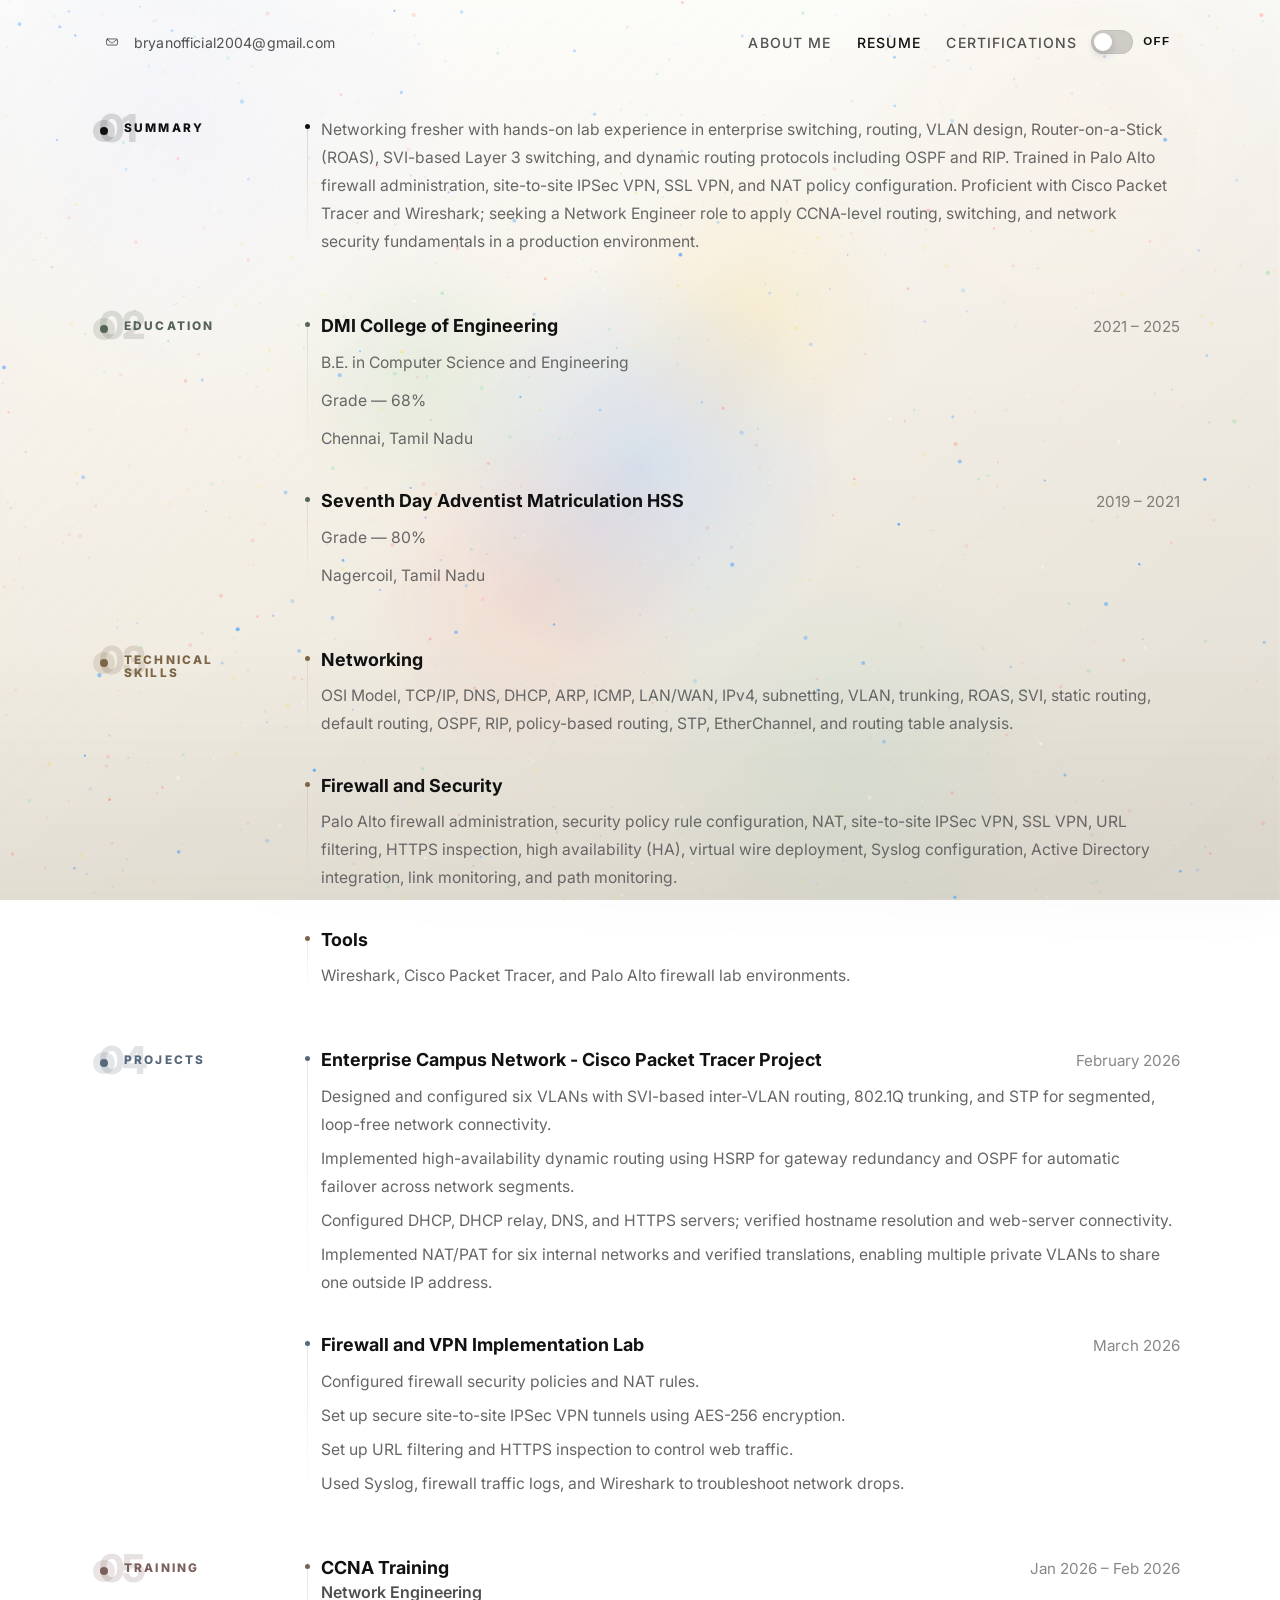
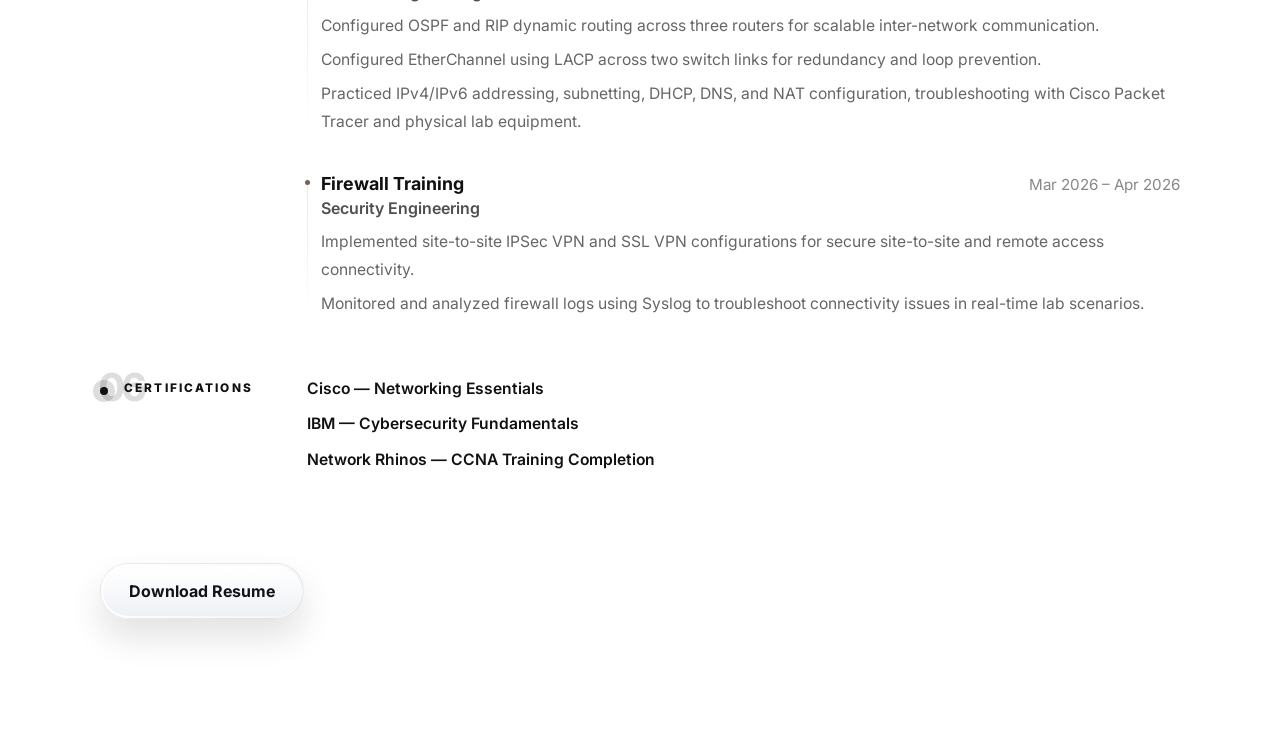
==== commit 372f8633: "updated resume" ====
--- a/resume.html
+++ b/resume.html
@@ -172,7 +172,8 @@
                   routing protocols including OSPF and RIP. Trained in Palo Alto firewall
                   administration, site-to-site IPSec VPN, SSL VPN, and NAT policy configuration.
                   Proficient with Cisco Packet Tracer and Wireshark; seeking a Network Engineer role
-                  to apply CCNA-level networking and security fundamentals in a production environment.
+                  to apply CCNA-level routing, switching, and network security fundamentals in a
+                  production environment.
                 </p>
               </article>
             </div>
@@ -209,7 +210,7 @@
               <article class="resume-entry">
                 <h2 class="resume-item-title">Networking</h2>
                 <p class="resume-inline">
-                  OSI Model, TCP/IP, DNS, DHCP, ARP, ICMP, LAN/WAN, IPv4, IPv6, subnetting, VLAN,
+                  OSI Model, TCP/IP, DNS, DHCP, ARP, ICMP, LAN/WAN, IPv4, subnetting, VLAN,
                   trunking, ROAS, SVI, static routing, default routing, OSPF, RIP, policy-based
                   routing, STP, EtherChannel, and routing table analysis.
                 </p>
@@ -219,16 +220,16 @@
                 <h2 class="resume-item-title">Firewall and Security</h2>
                 <p class="resume-inline">
                   Palo Alto firewall administration, security policy rule configuration, NAT,
-                  site-to-site IPSec VPN, SSL VPN, URL filtering, HTTPS inspection, high availability,
-                  virtual wire deployment, Syslog configuration, Active Directory integration, link
-                  monitoring, and path monitoring.
+                  site-to-site IPSec VPN, SSL VPN, URL filtering, HTTPS inspection, high availability
+                  (HA), virtual wire deployment, Syslog configuration, Active Directory integration,
+                  link monitoring, and path monitoring.
                 </p>
               </article>
 
               <article class="resume-entry">
                 <h2 class="resume-item-title">Tools</h2>
                 <p class="resume-inline">
-                  Wireshark and Cisco Packet Tracer.
+                  Wireshark, Cisco Packet Tracer, and Palo Alto firewall lab environments.
                 </p>
               </article>
             </div>
@@ -240,15 +241,15 @@
               <article class="resume-entry">
                 <div class="resume-title-line">
                   <h2 class="resume-item-title">
-                    VLAN Configuration and Layer 3 Switching using ROAS and SVI
+                    Enterprise Campus Network - Cisco Packet Tracer Project
                   </h2>
                   <p class="resume-meta">February 2026</p>
                 </div>
                 <div class="resume-copy">
-                  <p>Designed and implemented VLANs with Router-on-a-Stick (ROAS) for inter-VLAN routing.</p>
-                  <p>Configured switched virtual interfaces (SVIs) on multilayer switches for efficient Layer 3 switching.</p>
-                  <p>Applied VTP to manage VLANs across multiple switches.</p>
-                  <p>Simulated an enterprise switching network that supports VLAN management and Layer 3 routing.</p>
+                  <p>Designed and configured six VLANs with SVI-based inter-VLAN routing, 802.1Q trunking, and STP for segmented, loop-free network connectivity.</p>
+                  <p>Implemented high-availability dynamic routing using HSRP for gateway redundancy and OSPF for automatic failover across network segments.</p>
+                  <p>Configured DHCP, DHCP relay, DNS, and HTTPS servers; verified hostname resolution and web-server connectivity.</p>
+                  <p>Implemented NAT/PAT for six internal networks and verified translations, enabling multiple private VLANs to share one outside IP address.</p>
                 </div>
               </article>
 
@@ -259,9 +260,9 @@
                 </div>
                 <div class="resume-copy">
                   <p>Configured firewall security policies and NAT rules.</p>
-                  <p>Implemented site-to-site IPSec VPN with Phase 1 and Phase 2 configuration.</p>
-                  <p>Configured SSL VPN for secure remote access.</p>
-                  <p>Monitored logs using Syslog and analyzed traffic behavior.</p>
+                  <p>Set up secure site-to-site IPSec VPN tunnels using AES-256 encryption.</p>
+                  <p>Set up URL filtering and HTTPS inspection to control web traffic.</p>
+                  <p>Used Syslog, firewall traffic logs, and Wireshark to troubleshoot network drops.</p>
                 </div>
               </article>
             </div>
@@ -279,7 +280,6 @@
                   <p class="resume-meta">Jan 2026 &ndash; Feb 2026</p>
                 </div>
                 <div class="resume-copy">
-                  <p>Configured four VLANs, trunking, and inter-VLAN routing using Router-on-a-Stick (ROAS) and SVI.</p>
                   <p>Configured OSPF and RIP dynamic routing across three routers for scalable inter-network communication.</p>
                   <p>Configured EtherChannel using LACP across two switch links for redundancy and loop prevention.</p>
                   <p>Practiced IPv4/IPv6 addressing, subnetting, DHCP, DNS, and NAT configuration, troubleshooting with Cisco Packet Tracer and physical lab equipment.</p>
@@ -295,10 +295,8 @@
                   <p class="resume-meta">Mar 2026 &ndash; Apr 2026</p>
                 </div>
                 <div class="resume-copy">
-                  <p>Configured Palo Alto firewall security policies and NAT rules to monitor inter-zone traffic.</p>
                   <p>Implemented site-to-site IPSec VPN and SSL VPN configurations for secure site-to-site and remote access connectivity.</p>
-                  <p>Monitored firewall logs using Syslog to verify policy behavior and troubleshoot connectivity issues.</p>
-                  <p>Configured URL filtering and HTTPS inspection policies to enforce traffic control and content security.</p>
+                  <p>Monitored and analyzed firewall logs using Syslog to troubleshoot connectivity issues in real-time lab scenarios.</p>
                 </div>
               </article>
             </div>
